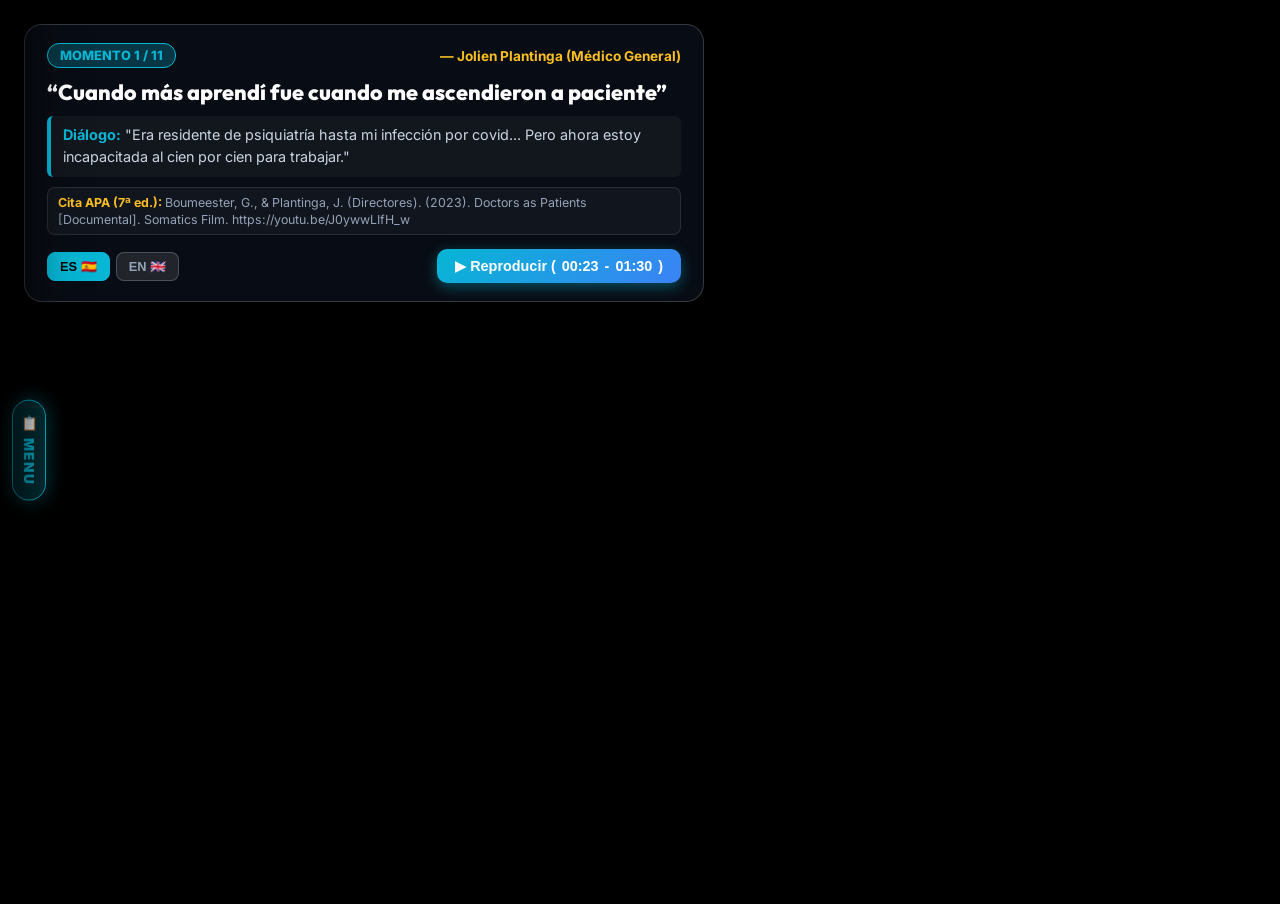
==== index.html @ 1d93ec59 "feat: embed 5 high-impact 3D/conceptual medical illustrations into Infographic Slides (Moments 7-11)" ====
<!DOCTYPE html>
<html lang="es">
<head>
  <meta charset="UTF-8">
  <meta name="viewport" content="width=device-width, initial-scale=1.0">
  <title>Doctors as Patients: Presentación con Ilustraciones e Infografía</title>
  <link rel="preconnect" href="https://fonts.googleapis.com">
  <link rel="preconnect" href="https://fonts.gstatic.com" crossorigin>
  <link href="https://fonts.googleapis.com/css2?family=Inter:wght@400;500;600;700;800&family=Outfit:wght@700;800;900&display=swap" rel="stylesheet">
  <style>
    :root {
      --bg-black: #000000;
      --accent-cyan: #06b6d4;
      --accent-blue: #3b82f6;
      --accent-amber: #fbbf24;
      --accent-red: #ef4444;
      --accent-green: #10b981;
      --accent-purple: #8b5cf6;
      --text-white: #ffffff;
      --text-gray: #94a3b8;
      --glass-bg: rgba(9, 13, 22, 0.94);
      --font-title: 'Outfit', sans-serif;
      --font-body: 'Inter', sans-serif;
    }

    * {
      box-sizing: border-box;
      margin: 0;
      padding: 0;
    }

    html, body {
      width: 100vw;
      height: 100vh;
      background-color: var(--bg-black);
      color: var(--text-white);
      font-family: var(--font-body);
      overflow: hidden;
    }

    .viewport {
      position: relative;
      width: 100vw;
      height: 100vh;
      background: #000;
    }

    /* Video Frame Container */
    .video-frame {
      position: absolute;
      top: 0;
      left: 0;
      width: 100%;
      height: 100%;
      border: none;
      z-index: 10;
      transition: opacity 0.5s ease;
    }

    .video-frame iframe {
      width: 100%;
      height: 100%;
      border: none;
    }

    /* Visual Infographic Slide Frame (For Moments 7-11) */
    .slide-visual-frame {
      position: absolute;
      top: 0;
      left: 0;
      width: 100%;
      height: 100%;
      z-index: 15;
      background: radial-gradient(circle at center, #111827 0%, #030712 100%);
      display: flex;
      flex-direction: column;
      align-items: center;
      justify-content: center;
      padding: 30px;
      opacity: 0;
      visibility: hidden;
      transition: opacity 0.5s ease, visibility 0.5s ease;
    }

    .slide-visual-frame.active {
      opacity: 1;
      visibility: visible;
    }

    .slide-card-hero {
      width: 92vw;
      max-width: 1300px;
      background: rgba(15, 23, 42, 0.88);
      border: 2px solid var(--accent-cyan);
      border-radius: 28px;
      padding: 36px 44px;
      box-shadow: 0 25px 80px rgba(0, 0, 0, 0.95), 0 0 60px rgba(6, 182, 212, 0.35);
      display: flex;
      flex-direction: column;
      gap: 20px;
      backdrop-filter: blur(20px);
      -webkit-backdrop-filter: blur(20px);
      transform: translateY(30px) scale(0.98);
      transition: transform 0.6s cubic-bezier(0.16, 1, 0.3, 1);
    }

    .slide-visual-frame.active .slide-card-hero {
      transform: translateY(0) scale(1);
    }

    .slide-badge-row {
      display: flex;
      align-items: center;
      justify-content: space-between;
    }

    /* Pulsing Alarm Animation */
    @keyframes pulse-alarm {
      0% {
        box-shadow: 0 0 0 0 rgba(239, 68, 68, 0.7);
        transform: scale(1);
      }
      50% {
        box-shadow: 0 0 25px 8px rgba(239, 68, 68, 0.4);
        transform: scale(1.03);
      }
      100% {
        box-shadow: 0 0 0 0 rgba(239, 68, 68, 0.7);
        transform: scale(1);
      }
    }

    .slide-tag {
      background: linear-gradient(135deg, var(--accent-red), #dc2626);
      color: #fff;
      font-size: 0.85rem;
      font-weight: 900;
      padding: 6px 18px;
      border-radius: 20px;
      text-transform: uppercase;
      letter-spacing: 0.08em;
      animation: pulse-alarm 2.5s infinite;
    }

    .slide-source {
      font-size: 0.85rem;
      color: var(--accent-amber);
      font-weight: 700;
    }

    .slide-title-text {
      font-family: var(--font-title);
      font-size: 2.3rem;
      font-weight: 900;
      line-height: 1.25;
      color: #ffffff;
      border-left: 8px solid var(--accent-cyan);
      padding-left: 20px;
      text-shadow: 0 0 25px rgba(6, 182, 212, 0.5);
    }

    /* Split Layout for Illustration Image & Stats */
    .slide-content-split {
      display: grid;
      grid-template-columns: 420px 1fr;
      gap: 24px;
      align-items: center;
    }

    @media (max-width: 1024px) {
      .slide-content-split {
        grid-template-columns: 1fr;
      }
    }

    .slide-illustration-box {
      width: 100%;
      height: 240px;
      border-radius: 20px;
      overflow: hidden;
      border: 2px solid rgba(6, 182, 212, 0.4);
      box-shadow: 0 10px 30px rgba(0, 0, 0, 0.6), 0 0 20px rgba(6, 182, 212, 0.2);
      position: relative;
    }

    .slide-illustration-box img {
      width: 100%;
      height: 100%;
      object-fit: cover;
      transition: transform 0.5s ease;
    }

    .slide-illustration-box:hover img {
      transform: scale(1.05);
    }

    .slide-stats-grid {
      display: grid;
      grid-template-columns: repeat(auto-fit, minmax(240px, 1fr));
      gap: 16px;
    }

    /* Staggered Card Animation */
    @keyframes fadeInUpStagger {
      from {
        opacity: 0;
        transform: translateY(40px);
      }
      to {
        opacity: 1;
        transform: translateY(0);
      }
    }

    .stat-box {
      background: rgba(255, 255, 255, 0.04);
      border: 1px solid rgba(255, 255, 255, 0.12);
      border-radius: 18px;
      padding: 18px 20px;
      display: flex;
      flex-direction: column;
      gap: 6px;
      position: relative;
      overflow: hidden;
      transition: all 0.3s ease;
      animation: fadeInUpStagger 0.6s cubic-bezier(0.16, 1, 0.3, 1) both;
    }

    .stat-box:hover {
      background: rgba(255, 255, 255, 0.08);
      border-color: var(--accent-cyan);
      transform: translateY(-4px);
      box-shadow: 0 12px 30px rgba(6, 182, 212, 0.25);
    }

    /* Animated Stat Number */
    .stat-number {
      font-family: var(--font-title);
      font-size: 2.6rem;
      font-weight: 900;
      color: var(--accent-cyan);
      line-height: 1;
      display: flex;
      align-items: center;
      gap: 4px;
    }

    .stat-number.red {
      color: var(--accent-red);
      text-shadow: 0 0 20px rgba(239, 68, 68, 0.6);
    }

    .stat-number.amber {
      color: var(--accent-amber);
      text-shadow: 0 0 20px rgba(251, 191, 36, 0.6);
    }

    .stat-number.cyan {
      color: var(--accent-cyan);
      text-shadow: 0 0 20px rgba(6, 182, 212, 0.6);
    }

    .stat-number.green {
      color: var(--accent-green);
      text-shadow: 0 0 20px rgba(16, 185, 129, 0.6);
    }

    .stat-label {
      font-size: 1rem;
      font-weight: 800;
      color: #f1f5f9;
      line-height: 1.3;
    }

    .stat-desc {
      font-size: 0.85rem;
      color: #94a3b8;
      line-height: 1.45;
    }

    /* APA Citation Box inside Card Footer */
    .apa-card-footer {
      background: rgba(6, 182, 212, 0.08);
      border: 1px solid rgba(6, 182, 212, 0.25);
      border-radius: 14px;
      padding: 10px 16px;
      font-size: 0.8rem;
      color: #94a3b8;
      line-height: 1.4;
    }

    .apa-card-footer strong {
      color: var(--accent-amber);
    }

    /* Creative Dynamic Energy Gauge Bar (PEM Visualizer) */
    .energy-gauge-container {
      width: 100%;
      height: 10px;
      background: rgba(255, 255, 255, 0.1);
      border-radius: 8px;
      overflow: hidden;
      margin-top: 4px;
      position: relative;
    }

    @keyframes drainEnergy {
      0% {
        width: 100%;
        background: var(--accent-green);
      }
      50% {
        width: 50%;
        background: var(--accent-amber);
      }
      100% {
        width: 15%;
        background: var(--accent-red);
        box-shadow: 0 0 12px var(--accent-red);
      }
    }

    .energy-gauge-bar {
      height: 100%;
      width: 100%;
      border-radius: 8px;
    }

    .slide-visual-frame.active .energy-gauge-bar {
      animation: drainEnergy 3s cubic-bezier(0.4, 0, 0.2, 1) forwards;
    }

    /* Blur Backdrop for Auto-Stop Focus Mode */
    .focus-backdrop {
      position: absolute;
      top: 0;
      left: 0;
      width: 100%;
      height: 100%;
      background: rgba(0, 0, 0, 0.85);
      backdrop-filter: blur(16px);
      -webkit-backdrop-filter: blur(16px);
      z-index: 60;
      opacity: 0;
      visibility: hidden;
      transition: opacity 0.5s ease, visibility 0.5s ease;
    }

    .focus-backdrop.active {
      opacity: 1;
      visibility: visible;
    }

    /* Top-Left Banner Overlay */
    .top-overlay-banner {
      position: absolute;
      top: 24px;
      left: 24px;
      max-width: 680px;
      background: var(--glass-bg);
      backdrop-filter: blur(16px);
      -webkit-backdrop-filter: blur(16px);
      border: 1px solid rgba(255, 255, 255, 0.18);
      border-radius: 18px;
      padding: 18px 22px;
      box-shadow: 0 12px 32px rgba(0, 0, 0, 0.8);
      display: flex;
      flex-direction: column;
      gap: 10px;
      z-index: 50;
      opacity: 1;
      visibility: visible;
      transform: translateY(0);
      transition: opacity 0.5s ease, transform 0.5s ease, visibility 0.5s ease;
    }

    .top-overlay-banner.fade-out-total {
      opacity: 0 !important;
      visibility: hidden !important;
      pointer-events: none !important;
      transform: translateY(-20px) !important;
    }

    .banner-header {
      display: flex;
      align-items: center;
      justify-content: space-between;
      gap: 12px;
    }

    .banner-tag {
      background: rgba(6, 182, 212, 0.25);
      border: 1px solid var(--accent-cyan);
      color: var(--accent-cyan);
      font-size: 0.8rem;
      font-weight: 800;
      padding: 4px 12px;
      border-radius: 12px;
      text-transform: uppercase;
    }

    .banner-speaker {
      font-size: 0.85rem;
      color: var(--accent-amber);
      font-weight: 700;
    }

    .banner-headline {
      font-family: var(--font-title);
      font-size: 1.35rem;
      font-weight: 800;
      line-height: 1.3;
      color: var(--text-white);
    }

    .banner-dialogue {
      font-size: 0.9rem;
      line-height: 1.55;
      color: #cbd5e1;
      border-left: 4px solid var(--accent-cyan);
      background: rgba(255, 255, 255, 0.04);
      border-radius: 6px;
      padding: 8px 12px;
    }

    .banner-dialogue strong {
      color: var(--accent-cyan);
    }

    .banner-apa-box {
      font-size: 0.775rem;
      color: #94a3b8;
      background: rgba(255, 255, 255, 0.04);
      border: 1px solid rgba(255, 255, 255, 0.1);
      border-radius: 8px;
      padding: 6px 10px;
      line-height: 1.4;
    }

    .banner-apa-box strong {
      color: var(--accent-amber);
    }

    .banner-actions {
      display: flex;
      align-items: center;
      justify-content: space-between;
      margin-top: 4px;
      gap: 10px;
    }

    .lang-toggle {
      display: flex;
      gap: 6px;
    }

    .lang-btn {
      background: rgba(255, 255, 255, 0.1);
      border: 1px solid rgba(255, 255, 255, 0.2);
      color: var(--text-gray);
      padding: 6px 12px;
      border-radius: 8px;
      font-size: 0.8rem;
      font-weight: 800;
      cursor: pointer;
    }

    .lang-btn.active {
      background: var(--accent-cyan);
      color: #000;
      border-color: var(--accent-cyan);
    }

    .play-btn {
      background: linear-gradient(135deg, var(--accent-cyan), var(--accent-blue));
      color: #fff;
      border: none;
      padding: 9px 18px;
      border-radius: 10px;
      font-weight: 800;
      font-size: 0.9rem;
      cursor: pointer;
      display: flex;
      align-items: center;
      gap: 6px;
      box-shadow: 0 4px 14px rgba(6, 182, 212, 0.4);
      transition: transform 0.2s ease;
    }

    .play-btn:hover {
      transform: scale(1.04);
    }

    /* MASSIVE PROJECTION CENTER FOCUS SLIDE MODAL */
    .focus-slide-modal {
      position: absolute;
      top: 50%;
      left: 50%;
      transform: translate(-50%, -45%) scale(0.95);
      width: 92vw;
      max-width: 1250px;
      background: rgba(10, 15, 26, 0.96);
      border: 3px solid var(--accent-cyan);
      border-radius: 32px;
      padding: 44px 52px;
      box-shadow: 0 25px 80px rgba(0, 0, 0, 0.95), 0 0 60px rgba(6, 182, 212, 0.6);
      z-index: 70;
      opacity: 0;
      visibility: hidden;
      transition: all 0.5s cubic-bezier(0.34, 1.56, 0.64, 1);
      display: flex;
      flex-direction: column;
      gap: 20px;
    }

    .focus-slide-modal.active {
      opacity: 1;
      visibility: visible;
      transform: translate(-50%, -50%) scale(1);
    }

    .focus-badge {
      display: inline-flex;
      align-items: center;
      gap: 10px;
      background: linear-gradient(135deg, var(--accent-amber), #f59e0b);
      color: #000;
      padding: 8px 20px;
      border-radius: 24px;
      font-size: 1rem;
      font-weight: 900;
      text-transform: uppercase;
      letter-spacing: 0.08em;
      align-self: flex-start;
      box-shadow: 0 0 20px rgba(251, 191, 36, 0.5);
    }

    .focus-headline {
      font-family: var(--font-title);
      font-size: 2.6rem;
      font-weight: 900;
      line-height: 1.25;
      color: #ffffff;
      text-shadow: 0 0 30px rgba(6, 182, 212, 0.9), 0 0 60px rgba(6, 182, 212, 0.5);
      border-left: 8px solid var(--accent-cyan);
      padding-left: 24px;
    }

    .focus-speaker {
      font-size: 1.3rem;
      color: var(--accent-amber);
      font-weight: 800;
      letter-spacing: 0.02em;
    }

    .focus-dialogue {
      background: rgba(6, 182, 212, 0.12);
      border: 2px solid rgba(6, 182, 212, 0.35);
      padding: 20px 24px;
      border-radius: 18px;
      font-size: 1.25rem;
      line-height: 1.6;
      color: #f8fafc;
    }

    .focus-dialogue strong {
      color: var(--accent-cyan);
      font-weight: 800;
    }

    .focus-apa-citation {
      background: rgba(255, 255, 255, 0.05);
      border: 1px solid rgba(255, 255, 255, 0.15);
      padding: 12px 18px;
      border-radius: 12px;
      font-size: 0.875rem;
      color: #cbd5e1;
      line-height: 1.45;
    }

    .focus-apa-citation strong {
      color: var(--accent-amber);
    }

    .focus-actions {
      display: flex;
      align-items: center;
      justify-content: space-between;
      margin-top: 10px;
      flex-wrap: wrap;
      gap: 16px;
    }

    .replay-btn {
      background: rgba(255, 255, 255, 0.12);
      border: 2px solid rgba(255, 255, 255, 0.25);
      color: #fff;
      padding: 14px 28px;
      border-radius: 16px;
      font-weight: 800;
      font-size: 1.1rem;
      cursor: pointer;
      display: flex;
      align-items: center;
      gap: 10px;
    }

    .next-moment-btn {
      background: linear-gradient(135deg, var(--accent-cyan), var(--accent-blue));
      color: #fff;
      border: none;
      padding: 16px 36px;
      border-radius: 16px;
      font-weight: 900;
      font-size: 1.2rem;
      cursor: pointer;
      display: flex;
      align-items: center;
      gap: 12px;
      box-shadow: 0 6px 30px rgba(6, 182, 212, 0.6);
    }

    /* LEFT SIDEBAR TRIGGER ZONE */
    .sidebar-trigger-zone {
      position: absolute;
      top: 0;
      left: 0;
      width: 60px;
      height: 100vh;
      z-index: 90;
    }

    .sidebar-peek-hint {
      position: absolute;
      top: 50%;
      left: 12px;
      transform: translateY(-50%);
      background: rgba(6, 182, 212, 0.25);
      border: 1px solid var(--accent-cyan);
      color: var(--accent-cyan);
      padding: 14px 8px;
      border-radius: 24px;
      writing-mode: vertical-rl;
      text-orientation: mixed;
      font-size: 0.85rem;
      font-weight: 900;
      letter-spacing: 0.12em;
      text-transform: uppercase;
      box-shadow: 0 0 20px rgba(6, 182, 212, 0.4);
      pointer-events: none;
      transition: opacity 0.3s ease;
    }

    /* LEFT DESPLEGABLE SIDEBAR */
    .left-sidebar {
      position: absolute;
      top: 0;
      left: 0;
      width: 380px;
      height: 100vh;
      background: rgba(7, 10, 18, 0.96);
      backdrop-filter: blur(24px);
      -webkit-backdrop-filter: blur(24px);
      border-right: 2px solid rgba(255, 255, 255, 0.18);
      box-shadow: 20px 0 50px rgba(0, 0, 0, 0.9);
      z-index: 100;
      padding: 28px 24px;
      display: flex;
      flex-direction: column;
      gap: 20px;
      transform: translateX(-100%);
      transition: transform 0.4s cubic-bezier(0.16, 1, 0.3, 1);
    }

    .sidebar-trigger-zone:hover + .left-sidebar,
    .left-sidebar:hover,
    .left-sidebar.open {
      transform: translateX(0);
    }

    .sidebar-header {
      display: flex;
      align-items: center;
      justify-content: space-between;
      border-bottom: 1px solid rgba(255, 255, 255, 0.15);
      padding-bottom: 16px;
    }

    .sidebar-title {
      font-family: var(--font-title);
      font-size: 1.3rem;
      font-weight: 900;
      color: var(--text-white);
      display: flex;
      align-items: center;
      gap: 10px;
    }

    .sidebar-close-btn {
      background: rgba(255, 255, 255, 0.12);
      border: none;
      color: var(--text-gray);
      width: 34px;
      height: 34px;
      border-radius: 50%;
      font-size: 1.1rem;
      font-weight: 700;
      cursor: pointer;
      display: flex;
      align-items: center;
      justify-content: center;
    }

    .sidebar-close-btn:hover {
      background: rgba(255, 255, 255, 0.25);
      color: #fff;
    }

    .sidebar-moments-list {
      display: flex;
      flex-direction: column;
      gap: 10px;
      flex: 1;
      overflow-y: auto;
    }

    .sidebar-moment-item {
      background: rgba(255, 255, 255, 0.05);
      border: 1px solid rgba(255, 255, 255, 0.1);
      border-radius: 14px;
      padding: 14px 16px;
      cursor: pointer;
      transition: all 0.2s ease;
      display: flex;
      flex-direction: column;
      gap: 6px;
    }

    .sidebar-moment-item:hover {
      background: rgba(255, 255, 255, 0.1);
      border-color: rgba(255, 255, 255, 0.25);
    }

    .sidebar-moment-item.active {
      background: linear-gradient(135deg, rgba(6, 182, 212, 0.25), rgba(59, 130, 246, 0.25));
      border-color: var(--accent-cyan);
      box-shadow: 0 0 20px rgba(6, 182, 212, 0.3);
    }

    .sidebar-moment-item.is-infographic {
      border-color: rgba(139, 92, 246, 0.4);
    }

    .sidebar-moment-item.is-infographic.active {
      background: linear-gradient(135deg, rgba(139, 92, 246, 0.3), rgba(236, 72, 153, 0.3));
      border-color: #ec4899;
      box-shadow: 0 0 20px rgba(236, 72, 153, 0.4);
    }

    .item-top-row {
      display: flex;
      align-items: center;
      justify-content: space-between;
    }

    .item-id-badge {
      font-size: 0.8rem;
      font-weight: 900;
      color: var(--accent-cyan);
      background: rgba(6, 182, 212, 0.2);
      padding: 3px 10px;
      border-radius: 8px;
    }

    .item-id-badge.info-badge-tag {
      color: #ec4899;
      background: rgba(236, 72, 153, 0.2);
    }

    .sidebar-moment-item.active .item-id-badge {
      background: var(--accent-cyan);
      color: #000;
    }

    .sidebar-moment-item.active .item-id-badge.info-badge-tag {
      background: #ec4899;
      color: #fff;
    }

    .item-time {
      font-size: 0.8rem;
      color: var(--text-gray);
      font-weight: 700;
    }

    .item-title {
      font-size: 0.925rem;
      font-weight: 700;
      color: #f1f5f9;
      line-height: 1.35;
      overflow: hidden;
      text-overflow: ellipsis;
      display: -webkit-box;
      -webkit-line-clamp: 2;
      -webkit-box-orient: vertical;
    }

    .sidebar-footer-controls {
      display: flex;
      gap: 10px;
      padding-top: 16px;
      border-top: 1px solid rgba(255, 255, 255, 0.15);
    }

    .sidebar-nav-btn {
      flex: 1;
      background: rgba(255, 255, 255, 0.12);
      border: 1px solid rgba(255, 255, 255, 0.2);
      color: #fff;
      padding: 12px;
      border-radius: 12px;
      font-weight: 800;
      font-size: 0.9rem;
      cursor: pointer;
      text-align: center;
    }

    .sidebar-nav-btn:disabled {
      opacity: 0.3;
      cursor: not-allowed;
    }
  </style>
</head>
<body>

  <div class="viewport">
    <!-- Video Player Frame (Moments 1-6) -->
    <div class="video-frame" id="video-frame">
      <iframe id="youtube-player" src="https://www.youtube-nocookie.com/embed/J0ywwLIfH_w?enablejsapi=1&rel=0&start=23&cc_load_policy=1" allow="accelerometer; autoplay; clipboard-write; encrypted-media; gyroscope; picture-in-picture" allowfullscreen></iframe>
    </div>

    <!-- Visual Infographic Slide Frame (Moments 7-11) -->
    <div class="slide-visual-frame" id="slide-visual-frame">
      <div class="slide-card-hero">
        <div class="slide-badge-row">
          <span class="slide-tag" id="slide-tag">🚨 DATO ALARMANTE 1</span>
          <span class="slide-source" id="slide-source">Fuente: Mayo Clinic Proceedings (2023) & Bateman Horne Center (2025)</span>
        </div>

        <h2 class="slide-title-text" id="slide-title-text">
          La Epidemia Silenciosa: Incapacidad Severa y Confinamiento
        </h2>

        <!-- Creative Interactive Gauge Bar for PEM / Energy -->
        <div id="gauge-wrapper" style="display:none; flex-direction:column; gap:4px;">
          <div style="display:flex; justify-content:space-between; font-size:0.85rem; font-weight:800; color:var(--accent-red);">
            <span>⚡ Nivel de Energía Mitocondrial (Post-Esfuerzo Mínimo)</span>
            <span id="gauge-percent-text">100% ➔ 15% (COLAPSO)</span>
          </div>
          <div class="energy-gauge-container">
            <div class="energy-gauge-bar"></div>
          </div>
        </div>

        <!-- Split Content Layout with Generated Illustration & Animated Stats Grid -->
        <div class="slide-content-split">
          <div class="slide-illustration-box">
            <img id="slide-illustration-img" src="images/moment_7.jpg" alt="Ilustración Médica">
          </div>
          <div class="slide-stats-grid" id="slide-stats-grid">
            <!-- Dynamic animated stats injected here -->
          </div>
        </div>

        <!-- APA Citation Box at Slide Card Footer -->
        <div class="apa-card-footer" id="apa-card-footer">
          <strong>Cita APA (7ª ed.):</strong> <span id="slide-apa-text">Hoppers, M., Yellman, B., & Bateman, L. (2025). Clinical Care Guide: Managing ME/CFS, Long COVID, and Infection-Associated Chronic Conditions (IACCs). Bateman Horne Center.</span>
        </div>
      </div>
    </div>

    <!-- Video Blur Backdrop -->
    <div class="focus-backdrop" id="focus-backdrop"></div>

    <!-- LEFT TRIGGER ZONE -->
    <div class="sidebar-trigger-zone">
      <div class="sidebar-peek-hint">📋 Menu</div>
    </div>

    <!-- LEFT DESPLEGABLE SIDEBAR -->
    <aside class="left-sidebar" id="left-sidebar">
      <div class="sidebar-header">
        <div class="sidebar-title">
          🎬 Índice de la Presentación
        </div>
        <button class="sidebar-close-btn" onclick="toggleSidebar(false)">✕</button>
      </div>

      <div class="sidebar-moments-list" id="sidebar-moments-list">
        <!-- Generated dynamically -->
      </div>

      <div class="sidebar-footer-controls">
        <button id="side-prev-btn" class="sidebar-nav-btn" onclick="prevSlide()">‹ Anterior</button>
        <button id="side-next-btn" class="sidebar-nav-btn" onclick="nextSlide()">Siguiente ›</button>
      </div>
    </aside>

    <!-- Top-Left Overlay Banner -->
    <div class="top-overlay-banner" id="overlay-banner">
      <div class="banner-header">
        <span class="banner-tag" id="banner-tag">Momento 1 / 11</span>
        <span class="banner-speaker" id="banner-speaker">— Jolien Plantinga (Médico General)</span>
      </div>

      <h2 class="banner-headline" id="banner-headline">
        “Cuando más aprendí fue cuando me ascendieron a paciente”
      </h2>

      <div class="banner-dialogue" id="banner-dialogue">
        <strong>Diálogo:</strong> "Era residente de psiquiatría hasta mi infección por covid... Pero ahora estoy incapacitada al cien por cien para trabajar."
      </div>

      <div class="banner-apa-box" id="banner-apa-box">
        <strong>Cita APA (7ª ed.):</strong> <span id="banner-apa-text">Boumeester, G., & Plantinga, J. (Directores). (2023). Doctors as Patients [Documental]. Somatics Film. https://youtu.be/J0ywwLIfH_w</span>
      </div>

      <div class="banner-actions">
        <div class="lang-toggle">
          <button id="lang-es-btn" class="lang-btn active" onclick="setLang('es')">ES 🇪🇸</button>
          <button id="lang-en-btn" class="lang-btn" onclick="setLang('en')">EN 🇬🇧</button>
        </div>

        <button id="main-play-btn" class="play-btn" onclick="playFragment()">
          ▶ Reproducir (<span id="start-time">00:23</span> - <span id="end-time">01:30</span>)
        </button>
      </div>
    </div>

    <!-- MASSIVE PROJECTION CENTER FOCUS SLIDE MODAL -->
    <div class="focus-slide-modal" id="focus-slide-modal">
      <span class="focus-badge" id="focus-badge">✨ CITA CLAVE DEL MOMENTO <span id="focus-moment-id">1</span></span>
      <h2 class="focus-headline" id="focus-headline">
        “Cuando más aprendí fue cuando me ascendieron a paciente”
      </h2>
      <p class="focus-speaker" id="focus-speaker">— Jolien Plantinga & Gitte Boumeester</p>
      <div class="focus-dialogue" id="focus-dialogue">
        <strong>Diálogo Destacado:</strong> "Era residente de psiquiatría hasta mi infección por covid. Me faltaba un año para convertirme en psiquiatra. Pero ahora estoy incapacitada al 100% para trabajar."
      </div>
      <div class="focus-apa-citation" id="focus-apa-citation">
        <strong>Cita Académica APA (7ª ed.):</strong> <span id="modal-apa-text">Boumeester, G., & Plantinga, J. (Directores). (2023). Doctors as Patients: The Unseen Struggle of Long COVID & ME/CFS [Documental]. Somatics Film Production. https://youtu.be/J0ywwLIfH_w</span>
      </div>
      <div class="focus-actions">
        <button class="replay-btn" id="replay-btn" onclick="replayCurrentClip()">
          ↺ Repetir Fragmento
        </button>
        <button class="next-moment-btn" onclick="goToNextMoment()">
          Siguiente Diapositiva ➔
        </button>
      </div>
    </div>
  </div>

  <script src="https://www.youtube.com/iframe_api"></script>
  <script>
    const slidesData = [
      // MOMENTOS DEL DOCUMENTAL (1 a 6) CON CITAS APA 7ª ED.
      {
        id: 1,
        type: 'video',
        startTimeStr: "00:23",
        endTimeStr: "01:30",
        startSeconds: 23,
        endSeconds: 90,
        headline: "“Cuando más aprendí fue cuando me ascendieron a paciente”",
        speaker: "— Jolien Plantinga & Gitte Boumeester",
        dialogueES: "Era residente de psiquiatría hasta mi infección por covid. Me faltaba un año para convertirme en psiquiatra. Pero ahora estoy incapacitada al 100% para trabajar.",
        dialogueEN: "I was a psychiatry resident until my COVID infection. I had another year to become a psychiatrist. But now I am 100% unfit for work.",
        apaCitation: "Boumeester, G., & Plantinga, J. (Directores). (2023). Doctors as Patients: The Unseen Struggle of Long COVID & ME/CFS [Documental]. Somatics Film Production. https://youtu.be/J0ywwLIfH_w"
      },
      {
        id: 2,
        type: 'video',
        startTimeStr: "04:28",
        endTimeStr: "06:10",
        startSeconds: 268,
        endSeconds: 370,
        headline: "“Mi única actividad del día es bajar de la cama de arriba a la cama de abajo”",
        speaker: "— Jolien Plantinga & Peter Hulshof",
        dialogueES: "¿Cómo es su día ahora como paciente? Mi día es ir de mi cama de arriba a la cama de abajo. Esa es en realidad mi única actividad del día.",
        dialogueEN: "What is your day like now as a patient? My day is going from my bed upstairs to the bed downstairs. That is actually my only activity of the day.",
        apaCitation: "Boumeester, G., & Plantinga, J. (Directores). (2023). Doctors as Patients [Documental; Módulo Severidad]. Somatics Film Production. https://youtu.be/J0ywwLIfH_w?t=268"
      },
      {
        id: 3,
        type: 'video',
        startTimeStr: "12:31",
        endTimeStr: "14:30",
        startSeconds: 751,
        endSeconds: 870,
        headline: "“Yo misma como médico tenía prejuicios... no quería ser ese tipo de paciente”",
        speaker: "— Jolien Plantinga (Médico General)",
        dialogueES: "Tenía los prejuicios que tienen muchos médicos... pensaba que los pacientes de fatiga crónica se inventaban la enfermedad. Hasta que vi a enfermos graves encamados en cuartos oscuros.",
        dialogueEN: "I had the prejudices that many doctors have... I thought chronic fatigue patients were making it up. Until I experienced it and saw severely ill patients bedridden in dark rooms.",
        apaCitation: "Boumeester, G., & Plantinga, J. (Directores). (2023). Doctors as Patients [Documental; Sesgo Médico]. Somatics Film Production. https://youtu.be/J0ywwLIfH_w?t=751"
      },
      {
        id: 4,
        type: 'video',
        startTimeStr: "16:52",
        endTimeStr: "18:00",
        startSeconds: 1012,
        endSeconds: 1080,
        headline: "“10 minutos en la consulta no ven cómo descarrila completamente tu vida al volver a casa”",
        speaker: "— Laura (Nefróloga) & Jolien Plantinga",
        dialogueES: "Con sólo ver al paciente una vez 10 minutos en la consulta, los médicos no se dan cuenta cómo descarrila completamente su vida al volver a casa.",
        dialogueEN: "Just seeing a patient once for 10 minutes in the clinic, doctors don't realize how someone's life is completely derailed when they go back home.",
        apaCitation: "Boumeester, G., & Plantinga, J. (Directores). (2023). Doctors as Patients [Documental; Consulta Clínica]. Somatics Film Production. https://youtu.be/J0ywwLIfH_w?t=1012"
      },
      {
        id: 5,
        type: 'video',
        startTimeStr: "41:01",
        endTimeStr: "42:00",
        startSeconds: 2461,
        endSeconds: 2520,
        headline: "“Siempre me enorgullecí de ser médico, pero ver miles de enfermos ignorados me da vergüenza”",
        speaker: "— Gitte Boumeester & Laura",
        dialogueES: "Siempre me enorgullecí de ser médico. Pensaba que los médicos hacían todo lo posible. Pero ahora veo a miles de personas enfermas en sus casas, abandonadas, y me da una profunda vergüenza.",
        dialogueEN: "I was always proud to be a doctor. I thought doctors did everything possible. But now I see thousands of sick people in their homes, abandoned, and it fills me with shame.",
        apaCitation: "Boumeester, G., & Plantinga, J. (Directores). (2023). Doctors as Patients [Documental; Abandono Médico]. Somatics Film Production. https://youtu.be/J0ywwLIfH_w?t=2461"
      },
      {
        id: 6,
        type: 'video',
        startTimeStr: "52:59",
        endTimeStr: "55:51",
        startSeconds: 3179,
        endSeconds: 3351,
        headline: "“Los pacientes vienen diciendo la verdad desde 1990: es hora de empezar a escucharlos”",
        speaker: "— Médico Evaluador de la Seguridad Social (GMD)",
        dialogueES: "Cuando trabajaba como médico de aseguradora, pensaba que estos pacientes solo estaban cansados. Los pacientes dicen la verdad desde 1990. Es hora de escuchar atentamente a los pacientes.",
        dialogueEN: "When I worked as an insurance doctor, I thought these patients were just tired. Patients have been telling the truth since 1990. It is time to listen carefully to patients.",
        apaCitation: "Boumeester, G., & Plantinga, J. (Directores). (2023). Doctors as Patients [Documental; Testimonio de Escucha]. Somatics Film Production. https://youtu.be/J0ywwLIfH_w?t=3179"
      },

      // SECCIÓN INFOGRÁFICA DE IMPACTO ALARMANTE CON ILUSTRACIONES Y CITAS APA 7ª ED. (Momento 7 a 11)
      {
        id: 7,
        type: 'infographic',
        illustrationImg: "images/moment_7.jpg",
        tag: "🚨 DATO ALARMANTE #1: LA EPIDEMIA SILENCIOSA",
        headline: "🚨 Incapacidad Masiva: Más del 75% no puede volver a trabajar",
        speaker: "— Síntesis Científica (Bateman Horne Center 2025)",
        dialogueES: "La Encefalomielitis Miálgica (EM/SFC) y el COVID Persistente destruyen la vida productiva. Más del 75% queda incapacitado para trabajar y el 25% queda postrado en cama sin poder salir de habitaciones oscuras.",
        dialogueEN: "ME/CFS and Long COVID destroy productive life. Over 75% become unable to work full-time, and 25% remain bedridden in dark rooms unable to tolerate light or sound.",
        apaCitation: "Hoppers, M., Yellman, B., Bateman, L., Khan, Z., Haddad, M., Powers, C., Mooney, A., & Ruschioni, T. (2025). Clinical Care Guide: Managing ME/CFS, Long COVID, and Infection-Associated Chronic Conditions (IACCs) (1ª ed., pp. 6–12). Bateman Horne Center.",
        stats: [
          { targetVal: 75, prefix: "> ", suffix: "%", label: "Incapacidad Laboral", desc: "Pérdida total o severa de la capacidad de mantener un empleo o estudio.", color: "red" },
          { targetVal: 25, prefix: "", suffix: "%", label: "Enfermedad Severa", desc: "Confinados permanentemente en cama o sillas de ruedas en cuartos oscuros.", color: "red" },
          { targetVal: 67, prefix: "", suffix: " Mil M$", label: "Impacto Económico", desc: "Costo económico anual estimado por pérdida de productividad y salud.", color: "amber" }
        ]
      },
      {
        id: 8,
        type: 'infographic',
        illustrationImg: "images/moment_8.jpg",
        tag: "⚠️ DATO ALARMANTE #2: EL PELIGRO DEL EJERCICIO",
        headline: "⚠️ El Error Médico Común: El Ejercicio Gradual (GET) empeora al 80-90%",
        speaker: "— Advertencia Internacional (CDC, NICE & Mayo Clinic 2023)",
        dialogueES: "Prescribir ejercicio a estos pacientes empeora gravemente su condición. El 80-90% sufre recaídas destructivas. El CDC y la OMS han CONTRAINDICADO formalmente el ejercicio gradual (GET).",
        dialogueEN: "Prescribing exercise to these patients causes severe physical harm. 80-90% experience catastrophic relapses. CDC and WHO have formally CONTRAINDICATED Graded Exercise Therapy (GET).",
        apaCitation: "National Institute for Health and Care Excellence. (2021). Myalgic encephalomyelitis (or encephalopathy)/chronic fatigue syndrome: Diagnosis and management (NICE Guideline NG206). https://www.nice.org.uk/guidance/ng206 ; Grach, S. L., Seltzer, J., Chon, T. Y., & Ganesh, R. (2023). Mayo Clinic Proceedings, 98(10), 1544–1552.",
        stats: [
          { targetVal: 90, prefix: "", suffix: "%", label: "Recaída por Ejercicio", desc: "El ejercicio gradual (GET) destruye la capacidad celular y causa daño permanente.", color: "red" },
          { textDisplay: "PROHIBIDO", label: "GET Contraindicado", desc: "Retirado de todas las guías médicas internacionales oficiales por peligro biológico.", color: "amber" },
          { textDisplay: "PACING", label: "Regla Dorada", desc: "Gestión estricta de energía dentro del Sobre Energético para evitar colapsos.", color: "cyan" }
        ]
      },
      {
        id: 9,
        type: 'infographic',
        illustrationImg: "images/moment_9.jpg",
        tag: "⏱️ DATO ALARMANTE #3: LA TRAGEDIA DEL DIAGNÓSTICO",
        headline: "⏱️ 3 a 5 Años de Espera y el 84% Vive Sin Diagnóstico",
        speaker: "— Impacto en la Salud Pública (IOM/NAM & Mayo Clinic 2023)",
        dialogueES: "Los pacientes tardan entre 3 y 5 años en ser diagnosticados correctamente. Más del 84% de las personas que sufren esta enfermedad jamás reciben una etiqueta médica precisa y son ignorados.",
        dialogueEN: "Patients wait between 3 and 5 years to receive an accurate diagnosis. More than 84% of affected individuals remain undiagnosed and neglected.",
        apaCitation: "Institute of Medicine Committee on the Diagnostic Criteria for Myalgic Encephalomyelitis/Chronic Fatigue Syndrome. (2015). Beyond myalgic encephalomyelitis/chronic fatigue syndrome: Redefining an illness. The National Academies Press. https://doi.org/10.17226/19012",
        stats: [
          { targetVal: 5, prefix: "3 a ", suffix: " Años", label: "Años de Demora", desc: "Tiempo medio que tarda un paciente en ser escuchado y diagnosticado.", color: "amber" },
          { targetVal: 84, prefix: "> ", suffix: "%", label: "Sin Diagnóstico", desc: "Viven etiquetados erróneamente con ansiedad o depresión sin ayuda real.", color: "red" },
          { targetVal: 9, prefix: "", suffix: " de 10", label: "Desinformación", desc: "Médicos de atención primaria no han recibido formación sobre EM/SFC en su carrera.", color: "amber" }
        ]
      },
      {
        id: 10,
        type: 'infographic',
        illustrationImg: "images/moment_10.jpg",
        showGauge: true,
        tag: "💥 DATO ALARMANTE #4: EL SÍNTOMA PATOGNOMÓNICO",
        headline: "💥 Malestar Pospesfuerzo (PEM): El Colapso Retrasado (24-48h)",
        speaker: "— Fisiopatología Biológica (Bateman Horne Center 2025)",
        dialogueES: "El PEM no es cansancio común. Una caminata de 10 minutos o ducharse provoca un colapso celular retrasado a las 24-48 horas, dejando al paciente postrado durante días o semanas.",
        dialogueEN: "PEM is not ordinary tiredness. A 10-minute walk or taking a shower triggers delayed cellular breakdown 24-48 hours later, causing multi-week crashes.",
        apaCitation: "Hoppers, M., Yellman, B., & Bateman, L. (2025). Post-Exertional Malaise (PEM) clinical assessment and management framework (Cap. 4, pp. 13–17). Bateman Horne Center.",
        stats: [
          { targetVal: 48, prefix: "24-", suffix: " horas", label: "Inicio Retrasado", desc: "El colapso inmune y mitocondrial ocurre días después del esfuerzo mínimo.", color: "amber" },
          { textDisplay: "ATP ⬇", label: "Fallo Mitocondrial", desc: "Colapso documentado en la producción de energía celular a nivel mitocondrial.", color: "red" },
          { targetVal: 100, prefix: "", suffix: "%", label: "Sensibilidad Orgánica", desc: "Ducharse o hablar por teléfono agota el combustible metabólico por semanas.", color: "red" }
        ]
      },
      {
        id: 11,
        type: 'infographic',
        illustrationImg: "images/moment_11.jpg",
        tag: "🔬 DATO CIENTÍFICO #5: BIOLOGÍA VS. MITO",
        headline: "🔬 Evidencia Biológica Comprobada: Neuroinflamación y Disautonomía",
        speaker: "— Consenso Científico Multidisciplinario (Mayo Clinic & BHC 2025)",
        dialogueES: "Estudios científicos avanzados demuestran neuroinflamación en el tronco cerebral, hipoperfusión cerebral (POTS/Intolerancia Ortostática) y disfunción inmune. ¡No es psicológico!",
        dialogueEN: "Advanced scientific studies demonstrate brainstem neuroinflammation, cerebral hypoperfusion (POTS/Orthostatic Intolerance), and immune dysfunction. It is NOT psychological!",
        apaCitation: "Grach, S. L., Seltzer, J., Chon, T. Y., & Ganesh, R. (2023). Diagnosis and management of myalgic encephalomyelitis/chronic fatigue syndrome. Mayo Clinic Proceedings, 98(10), 1548–1550. https://doi.org/10.1016/j.mayocp.2023.07.032",
        stats: [
          { textDisplay: "POTS", label: "Disfunción Autonómica", desc: "Aumento anormal de la frecuencia cardíaca al ponerse de pie por falta de flujo cerebral.", color: "cyan" },
          { textDisplay: "MCAS", label: "Activación Mastocitaria", desc: "Reacciones inmunes e inflamación descontrolada en múltiples órganos.", color: "cyan" },
          { textDisplay: "LDN", label: "Tratamiento Neuroinmune", desc: "Uso de Naltrexona a Dosis Bajas y Piridostigmina para reducir la neuroinflamación.", color: "green" }
        ]
      }
    ];

    let currentIndex = 0;
    let player = null;
    let currentLang = 'es';
    let checkIntervalTimer = null;
    let isPlayerReady = false;

    function onYouTubeIframeAPIReady() {
      player = new YT.Player('youtube-player', {
        events: {
          'onReady': onPlayerReady,
          'onStateChange': onPlayerStateChange
        }
      });
    }

    function onPlayerReady(event) {
      isPlayerReady = true;
      updateSlide(0);
      startAutoStopCheck();
    }

    function onPlayerStateChange(event) {
      const banner = document.getElementById('overlay-banner');
      if (event.data === YT.PlayerState.PLAYING) {
        banner.classList.add('fade-out-total');
        hideFocusSlide();
      } else if (event.data === YT.PlayerState.PAUSED) {
        if (!document.getElementById('focus-slide-modal').classList.contains('active')) {
          banner.classList.remove('fade-out-total');
        }
      }
    }

    function startAutoStopCheck() {
      if (checkIntervalTimer) clearInterval(checkIntervalTimer);
      checkIntervalTimer = setInterval(() => {
        const item = slidesData[currentIndex];
        if (item.type === 'video' && isPlayerReady && player && typeof player.getPlayerState === 'function') {
          if (player.getPlayerState() === YT.PlayerState.PLAYING) {
            const currentTime = player.getCurrentTime();
            const targetEnd = item.endSeconds;
            if (currentTime >= targetEnd) {
              player.pauseVideo();
              showFocusSlide();
            }
          }
        }
      }, 250);
    }

    function showFocusSlide() {
      const banner = document.getElementById('overlay-banner');
      banner.classList.add('fade-out-total');

      const item = slidesData[currentIndex];
      document.getElementById('focus-moment-id').textContent = item.id;
      document.getElementById('focus-headline').textContent = item.headline;
      document.getElementById('focus-speaker').textContent = item.speaker;
      
      const dialogueText = currentLang === 'es' ? item.dialogueES : item.dialogueEN;
      document.getElementById('focus-dialogue').innerHTML = `<strong>${item.type === 'video' ? 'Diálogo Destacado' : 'Síntesis Científica'}:</strong> "${dialogueText}"`;

      document.getElementById('modal-apa-text').textContent = item.apaCitation;

      document.getElementById('focus-backdrop').classList.add('active');
      document.getElementById('focus-slide-modal').classList.add('active');

      if (item.type === 'infographic') {
        document.getElementById('replay-btn').style.display = 'none';
        document.getElementById('focus-badge').textContent = `📊 INFOGRAFÍA DE IMPACTO #${item.id - 6}`;
      } else {
        document.getElementById('replay-btn').style.display = 'flex';
        document.getElementById('focus-badge').innerHTML = `✨ CITA CLAVE DEL MOMENTO <span id="focus-moment-id">${item.id}</span>`;
      }
    }

    function hideFocusSlide() {
      document.getElementById('focus-backdrop').classList.remove('active');
      document.getElementById('focus-slide-modal').classList.remove('active');
    }

    function replayCurrentClip() {
      hideFocusSlide();
      playFragment();
    }

    function goToNextMoment() {
      hideFocusSlide();
      if (currentIndex < slidesData.length - 1) {
        updateSlide(currentIndex + 1);
        const nextItem = slidesData[currentIndex];
        if (nextItem.type === 'video') {
          playFragment();
        } else {
          showFocusSlide();
        }
      } else {
        updateSlide(0);
        playFragment();
      }
    }

    function toggleSidebar(forceOpen) {
      const sidebar = document.getElementById('left-sidebar');
      if (forceOpen !== undefined) {
        if (forceOpen) sidebar.classList.add('open');
        else sidebar.classList.remove('open');
      } else {
        sidebar.classList.toggle('open');
      }
    }

    /* CREATIVE COUNT-UP ANIMATION FOR NUMBERS */
    function animateStatNumbers() {
      const numberEls = document.querySelectorAll('.animated-num');
      numberEls.forEach(el => {
        const target = parseInt(el.getAttribute('data-target'));
        const prefix = el.getAttribute('data-prefix') || '';
        const suffix = el.getAttribute('data-suffix') || '';
        
        if (isNaN(target)) return;
        
        let start = 0;
        const duration = 1500;
        const startTime = performance.now();

        function step(now) {
          const elapsed = now - startTime;
          const progress = Math.min(elapsed / duration, 1);
          // Ease Out Quad
          const easeProgress = progress * (2 - progress);
          const current = Math.floor(easeProgress * target);
          el.textContent = `${prefix}${current}${suffix}`;
          if (progress < 1) {
            requestAnimationFrame(step);
          } else {
            el.textContent = `${prefix}${target}${suffix}`;
          }
        }
        requestAnimationFrame(step);
      });
    }

    function updateSlide(index) {
      if (index < 0 || index >= slidesData.length) return;
      currentIndex = index;
      const item = slidesData[currentIndex];

      hideFocusSlide();
      const banner = document.getElementById('overlay-banner');
      banner.classList.remove('fade-out-total');

      document.getElementById('banner-tag').textContent = `${item.type === 'video' ? 'Momento' : 'Infografía'} ${item.id} / ${slidesData.length}`;
      document.getElementById('banner-speaker').textContent = item.speaker;
      document.getElementById('banner-headline').textContent = item.headline;
      document.getElementById('start-time').textContent = item.startTimeStr || "INFO";
      document.getElementById('end-time').textContent = item.endTimeStr || "SLIDE";

      // Update APA Citation Box in Banner & Card
      document.getElementById('banner-apa-text').textContent = item.apaCitation;
      document.getElementById('slide-apa-text').textContent = item.apaCitation;

      if (item.type === 'video') {
        document.getElementById('video-frame').style.opacity = '1';
        document.getElementById('video-frame').style.pointerEvents = 'auto';
        document.getElementById('slide-visual-frame').classList.remove('active');
        document.getElementById('main-play-btn').style.display = 'flex';

        if (isPlayerReady && player && typeof player.seekTo === 'function') {
          player.seekTo(item.startSeconds, true);
        }
      } else {
        // INFOGRAPHIC SLIDE MODE (Moments 7-11)
        if (isPlayerReady && player && typeof player.pauseVideo === 'function') {
          player.pauseVideo();
        }
        document.getElementById('video-frame').style.opacity = '0';
        document.getElementById('video-frame').style.pointerEvents = 'none';
        
        const visualFrame = document.getElementById('slide-visual-frame');
        visualFrame.classList.remove('active');
        // Trigger CSS reflow to re-run animations
        void visualFrame.offsetWidth;
        visualFrame.classList.add('active');

        document.getElementById('main-play-btn').style.display = 'none';

        // Update Infographic Visual Card & Generated Illustration
        document.getElementById('slide-tag').textContent = item.tag;
        document.getElementById('slide-title-text').textContent = item.headline;
        document.getElementById('slide-illustration-img').src = item.illustrationImg;
        
        // Show energy gauge bar for PEM (Moment 10)
        const gaugeWrapper = document.getElementById('gauge-wrapper');
        if (item.showGauge) {
          gaugeWrapper.style.display = 'flex';
        } else {
          gaugeWrapper.style.display = 'none';
        }

        const statsGrid = document.getElementById('slide-stats-grid');
        statsGrid.innerHTML = '';
        item.stats.forEach((st, idx) => {
          const div = document.createElement('div');
          div.className = 'stat-box';
          div.style.animationDelay = `${idx * 0.15}s`;

          let numHTML = '';
          if (st.targetVal !== undefined) {
            numHTML = `<span class="animated-num" data-target="${st.targetVal}" data-prefix="${st.prefix}" data-suffix="${st.suffix}">0</span>`;
          } else {
            numHTML = `<span>${st.textDisplay}</span>`;
          }

          div.innerHTML = `
            <div class="stat-number ${st.color}">${numHTML}</div>
            <div class="stat-label">${st.label}</div>
            <div class="stat-desc">${st.desc}</div>
          `;
          statsGrid.appendChild(div);
        });

        // Trigger creative number count up animation
        setTimeout(() => {
          animateStatNumbers();
        }, 100);

        // Show Focus Slide Modal automatically for full projection impact
        setTimeout(() => {
          showFocusSlide();
        }, 800);
      }

      updateDialogueText();
      renderSidebarList();
      document.getElementById('side-prev-btn').disabled = currentIndex === 0;
      document.getElementById('side-next-btn').disabled = currentIndex === slidesData.length - 1;
    }

    function updateDialogueText() {
      const item = slidesData[currentIndex];
      const text = currentLang === 'es' ? item.dialogueES : item.dialogueEN;
      document.getElementById('banner-dialogue').innerHTML = `<strong>${item.type === 'video' ? 'Diálogo' : 'Resumen'}:</strong> "${text}"`;
      if (document.getElementById('focus-slide-modal').classList.contains('active')) {
        document.getElementById('focus-dialogue').innerHTML = `<strong>${item.type === 'video' ? 'Diálogo Destacado' : 'Síntesis Científica'}:</strong> "${text}"`;
      }
    }

    function setLang(lang) {
      currentLang = lang;
      document.getElementById('lang-es-btn').classList.toggle('active', lang === 'es');
      document.getElementById('lang-en-btn').classList.toggle('active', lang === 'en');
      updateDialogueText();
    }

    function playFragment() {
      const item = slidesData[currentIndex];
      if (item.type === 'video') {
        hideFocusSlide();
        const banner = document.getElementById('overlay-banner');
        banner.classList.add('fade-out-total');

        if (isPlayerReady && player) {
          if (typeof player.seekTo === 'function') {
            player.seekTo(item.startSeconds, true);
          }
          if (typeof player.playVideo === 'function') {
            player.playVideo();
          }
        }
      } else {
        showFocusSlide();
      }
    }

    function prevSlide() {
      if (currentIndex > 0) updateSlide(currentIndex - 1);
    }

    function nextSlide() {
      if (currentIndex < slidesData.length - 1) updateSlide(currentIndex + 1);
    }

    function renderSidebarList() {
      const container = document.getElementById('sidebar-moments-list');
      container.innerHTML = '';
      slidesData.forEach((item, idx) => {
        const div = document.createElement('div');
        div.className = `sidebar-moment-item ${idx === currentIndex ? 'active' : ''} ${item.type === 'infographic' ? 'is-infographic' : ''}`;
        div.onclick = () => {
          updateSlide(idx);
          if (item.type === 'video') playFragment();
        };
        div.innerHTML = `
          <div class="item-top-row">
            <span class="item-id-badge ${item.type === 'infographic' ? 'info-badge-tag' : ''}">${item.type === 'video' ? 'Momento ' + item.id : 'Infografía ' + (item.id - 6)}</span>
            <span class="item-time">${item.startTimeStr || 'Dato Impacto'}</span>
          </div>
          <div class="item-title">${item.headline}</div>
        `;
        container.appendChild(div);
      });
    }

    document.addEventListener('keydown', (e) => {
      if (e.key === 'Escape') {
        hideFocusSlide();
      }
      if (e.key === 'ArrowLeft') prevSlide();
      if (e.key === 'ArrowRight') nextSlide();
      if (e.key === ' ') {
        e.preventDefault();
        const item = slidesData[currentIndex];
        if (item.type === 'video' && isPlayerReady && player && typeof player.getPlayerState === 'function') {
          const state = player.getPlayerState();
          if (state === YT.PlayerState.PLAYING) player.pauseVideo();
          else player.playVideo();
        } else {
          goToNextMoment();
        }
      }
    });
  </script>
</body>
</html>
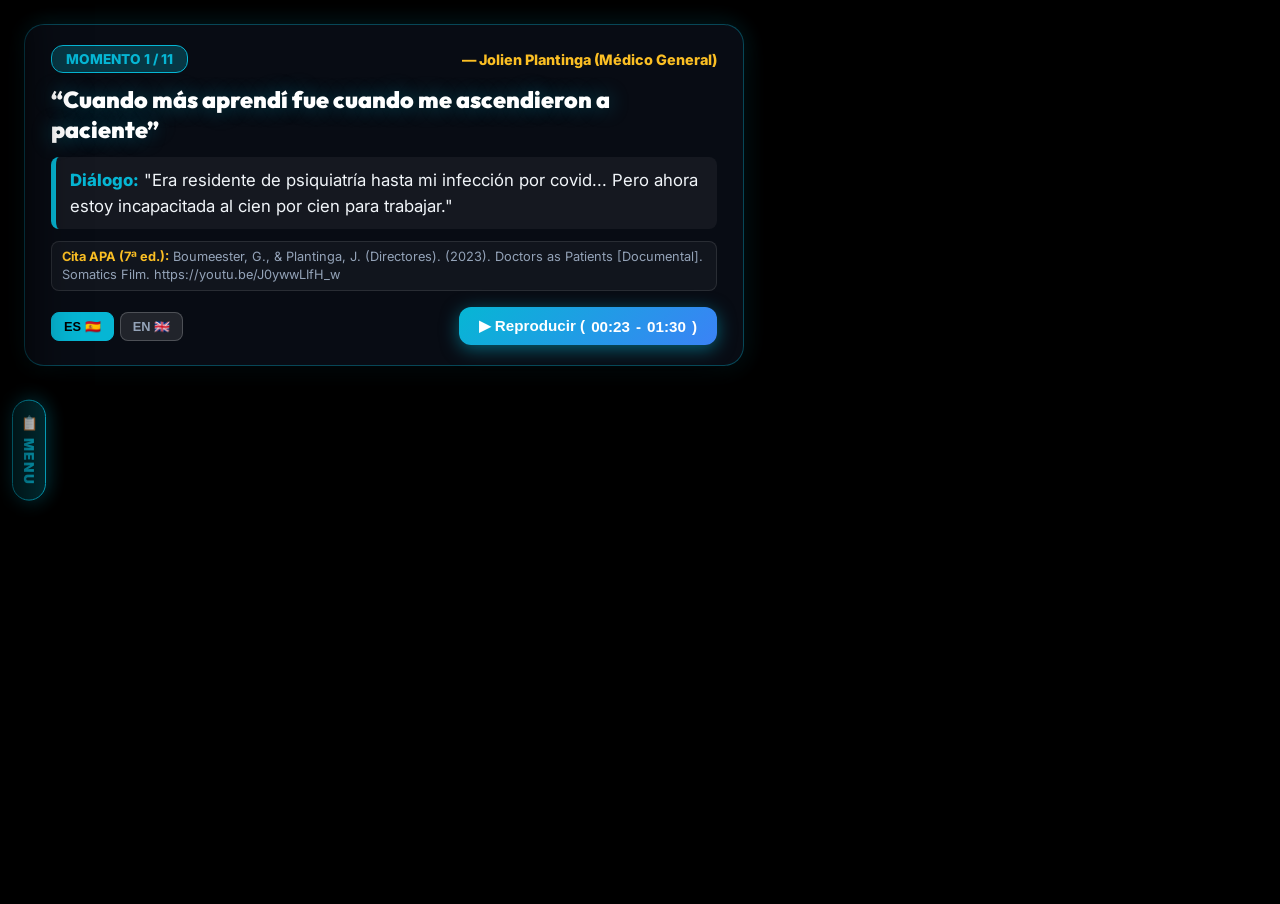
==== commit 20c510d4: "fix(style): boost video quote text emphasis with 3.4rem pop keyframe animation and high contrast pro" ====
--- a/index.html
+++ b/index.html
@@ -3,7 +3,7 @@
 <head>
   <meta charset="UTF-8">
   <meta name="viewport" content="width=device-width, initial-scale=1.0">
-  <title>Doctors as Patients: Presentación con Ilustraciones e Infografía</title>
+  <title>Doctors as Patients: Presentación con Énfasis de Texto de Alto Impacto</title>
   <link rel="preconnect" href="https://fonts.googleapis.com">
   <link rel="preconnect" href="https://fonts.gstatic.com" crossorigin>
   <link href="https://fonts.googleapis.com/css2?family=Inter:wght@400;500;600;700;800&family=Outfit:wght@700;800;900&display=swap" rel="stylesheet">
@@ -18,7 +18,7 @@
       --accent-purple: #8b5cf6;
       --text-white: #ffffff;
       --text-gray: #94a3b8;
-      --glass-bg: rgba(9, 13, 22, 0.94);
+      --glass-bg: rgba(9, 13, 22, 0.95);
       --font-title: 'Outfit', sans-serif;
       --font-body: 'Inter', sans-serif;
     }
@@ -63,55 +63,95 @@
       border: none;
     }
 
-    /* Visual Infographic Slide Frame (For Moments 7-11) */
+    /* Visual Infographic Slide Frame - IMMERSIVE FULL-VIEWPORT CANVAS */
     .slide-visual-frame {
+      position: absolute;
+      top: 0;
+      left: 0;
+      width: 100vw;
+      height: 100vh;
+      z-index: 15;
+      background: #030712;
+      display: flex;
+      flex-direction: column;
+      align-items: center;
+      justify-content: center;
+      padding: 16px 20px;
+      opacity: 0;
+      visibility: hidden;
+      transition: opacity 0.5s ease, visibility 0.5s ease;
+    }
+
+    .slide-visual-frame.active {
+      opacity: 1;
+      visibility: visible;
+    }
+
+    /* HERO CANVAS CONTAINER (98vw x 96vh) */
+    .slide-card-hero {
+      position: relative;
+      width: 98vw;
+      height: 96vh;
+      border: 2px solid var(--accent-cyan);
+      border-radius: 28px;
+      padding: 32px 44px;
+      box-shadow: 0 25px 100px rgba(0, 0, 0, 0.98), 0 0 80px rgba(6, 182, 212, 0.5);
+      display: flex;
+      flex-direction: column;
+      justify-content: space-between;
+      overflow: hidden;
+      transform: translateY(20px) scale(0.99);
+      transition: transform 0.6s cubic-bezier(0.16, 1, 0.3, 1);
+    }
+
+    .slide-visual-frame.active .slide-card-hero {
+      transform: translateY(0) scale(1);
+    }
+
+    /* CANVAS BACKGROUND IMAGE & GRADIENT OVERLAY */
+    .slide-canvas-bg {
       position: absolute;
       top: 0;
       left: 0;
       width: 100%;
       height: 100%;
-      z-index: 15;
-      background: radial-gradient(circle at center, #111827 0%, #030712 100%);
+      object-fit: cover;
+      filter: brightness(0.68) contrast(1.18);
+      z-index: 1;
+      transition: transform 1.2s ease;
+    }
+
+    .slide-card-hero:hover .slide-canvas-bg {
+      transform: scale(1.03);
+    }
+
+    .slide-canvas-overlay {
+      position: absolute;
+      top: 0;
+      left: 0;
+      width: 100%;
+      height: 100%;
+      background: linear-gradient(135deg, rgba(3, 7, 18, 0.92) 0%, rgba(9, 13, 22, 0.65) 50%, rgba(3, 7, 18, 0.88) 100%);
+      z-index: 2;
+      pointer-events: none;
+    }
+
+    /* FLOATING CONTENT WRAPPER ON TOP OF CANVAS */
+    .slide-canvas-content {
+      position: relative;
+      z-index: 3;
       display: flex;
       flex-direction: column;
-      align-items: center;
-      justify-content: center;
-      padding: 30px;
-      opacity: 0;
-      visibility: hidden;
-      transition: opacity 0.5s ease, visibility 0.5s ease;
-    }
-
-    .slide-visual-frame.active {
-      opacity: 1;
-      visibility: visible;
-    }
-
-    .slide-card-hero {
-      width: 92vw;
-      max-width: 1300px;
-      background: rgba(15, 23, 42, 0.88);
-      border: 2px solid var(--accent-cyan);
-      border-radius: 28px;
-      padding: 36px 44px;
-      box-shadow: 0 25px 80px rgba(0, 0, 0, 0.95), 0 0 60px rgba(6, 182, 212, 0.35);
-      display: flex;
-      flex-direction: column;
-      gap: 20px;
-      backdrop-filter: blur(20px);
-      -webkit-backdrop-filter: blur(20px);
-      transform: translateY(30px) scale(0.98);
-      transition: transform 0.6s cubic-bezier(0.16, 1, 0.3, 1);
-    }
-
-    .slide-visual-frame.active .slide-card-hero {
-      transform: translateY(0) scale(1);
+      justify-content: space-between;
+      height: 100%;
+      gap: 16px;
     }
 
     .slide-badge-row {
       display: flex;
       align-items: center;
       justify-content: space-between;
+      gap: 16px;
     }
 
     /* Pulsing Alarm Animation */
@@ -133,160 +173,139 @@
     .slide-tag {
       background: linear-gradient(135deg, var(--accent-red), #dc2626);
       color: #fff;
-      font-size: 0.85rem;
+      font-size: 0.95rem;
       font-weight: 900;
-      padding: 6px 18px;
+      padding: 8px 22px;
       border-radius: 20px;
       text-transform: uppercase;
       letter-spacing: 0.08em;
       animation: pulse-alarm 2.5s infinite;
+      box-shadow: 0 4px 20px rgba(239, 68, 68, 0.5);
     }
 
     .slide-source {
-      font-size: 0.85rem;
+      font-size: 0.95rem;
       color: var(--accent-amber);
-      font-weight: 700;
+      font-weight: 800;
+      background: rgba(15, 23, 42, 0.75);
+      backdrop-filter: blur(12px);
+      padding: 8px 18px;
+      border-radius: 16px;
+      border: 1px solid rgba(251, 191, 36, 0.4);
     }
 
     .slide-title-text {
       font-family: var(--font-title);
-      font-size: 2.3rem;
+      font-size: 2.8rem;
       font-weight: 900;
-      line-height: 1.25;
+      line-height: 1.2;
       color: #ffffff;
       border-left: 8px solid var(--accent-cyan);
-      padding-left: 20px;
-      text-shadow: 0 0 25px rgba(6, 182, 212, 0.5);
-    }
-
-    /* Split Layout for Illustration Image & Stats */
-    .slide-content-split {
-      display: grid;
-      grid-template-columns: 420px 1fr;
-      gap: 24px;
-      align-items: center;
-    }
-
-    @media (max-width: 1024px) {
-      .slide-content-split {
-        grid-template-columns: 1fr;
-      }
-    }
-
-    .slide-illustration-box {
-      width: 100%;
-      height: 240px;
-      border-radius: 20px;
-      overflow: hidden;
-      border: 2px solid rgba(6, 182, 212, 0.4);
-      box-shadow: 0 10px 30px rgba(0, 0, 0, 0.6), 0 0 20px rgba(6, 182, 212, 0.2);
-      position: relative;
-    }
-
-    .slide-illustration-box img {
-      width: 100%;
-      height: 100%;
-      object-fit: cover;
-      transition: transform 0.5s ease;
-    }
-
-    .slide-illustration-box:hover img {
-      transform: scale(1.05);
-    }
-
+      padding-left: 22px;
+      text-shadow: 0 0 35px rgba(6, 182, 212, 0.8), 0 4px 20px rgba(0,0,0,0.9);
+    }
+
+    /* FLOATING ORGANIC GLASS CARDS GRID */
     .slide-stats-grid {
       display: grid;
-      grid-template-columns: repeat(auto-fit, minmax(240px, 1fr));
-      gap: 16px;
-    }
-
-    /* Staggered Card Animation */
+      grid-template-columns: repeat(auto-fit, minmax(320px, 1fr));
+      gap: 22px;
+      margin: 8px 0;
+    }
+
+    /* Staggered Floating Entrance Animation */
     @keyframes fadeInUpStagger {
       from {
         opacity: 0;
-        transform: translateY(40px);
+        transform: translateY(40px) scale(0.95);
       }
       to {
         opacity: 1;
-        transform: translateY(0);
+        transform: translateY(0) scale(1);
       }
     }
 
     .stat-box {
-      background: rgba(255, 255, 255, 0.04);
-      border: 1px solid rgba(255, 255, 255, 0.12);
-      border-radius: 18px;
-      padding: 18px 20px;
+      background: rgba(15, 23, 42, 0.75);
+      backdrop-filter: blur(20px);
+      -webkit-backdrop-filter: blur(20px);
+      border: 1.5px solid rgba(6, 182, 212, 0.35);
+      border-radius: 22px;
+      padding: 24px 28px;
       display: flex;
       flex-direction: column;
-      gap: 6px;
+      gap: 12px;
       position: relative;
       overflow: hidden;
-      transition: all 0.3s ease;
-      animation: fadeInUpStagger 0.6s cubic-bezier(0.16, 1, 0.3, 1) both;
+      box-shadow: 0 20px 50px rgba(0, 0, 0, 0.7), 0 0 30px rgba(6, 182, 212, 0.2);
+      transition: all 0.4s cubic-bezier(0.16, 1, 0.3, 1);
+      animation: fadeInUpStagger 0.7s cubic-bezier(0.16, 1, 0.3, 1) both;
     }
 
     .stat-box:hover {
-      background: rgba(255, 255, 255, 0.08);
+      background: rgba(15, 23, 42, 0.88);
       border-color: var(--accent-cyan);
-      transform: translateY(-4px);
-      box-shadow: 0 12px 30px rgba(6, 182, 212, 0.25);
+      transform: translateY(-6px) scale(1.02);
+      box-shadow: 0 25px 60px rgba(6, 182, 212, 0.4);
     }
 
     /* Animated Stat Number */
     .stat-number {
       font-family: var(--font-title);
-      font-size: 2.6rem;
+      font-size: 3.6rem;
       font-weight: 900;
       color: var(--accent-cyan);
       line-height: 1;
       display: flex;
       align-items: center;
-      gap: 4px;
+      gap: 6px;
     }
 
     .stat-number.red {
       color: var(--accent-red);
-      text-shadow: 0 0 20px rgba(239, 68, 68, 0.6);
+      text-shadow: 0 0 30px rgba(239, 68, 68, 0.8);
     }
 
     .stat-number.amber {
       color: var(--accent-amber);
-      text-shadow: 0 0 20px rgba(251, 191, 36, 0.6);
+      text-shadow: 0 0 30px rgba(251, 191, 36, 0.8);
     }
 
     .stat-number.cyan {
       color: var(--accent-cyan);
-      text-shadow: 0 0 20px rgba(6, 182, 212, 0.6);
+      text-shadow: 0 0 30px rgba(6, 182, 212, 0.8);
     }
 
     .stat-number.green {
       color: var(--accent-green);
-      text-shadow: 0 0 20px rgba(16, 185, 129, 0.6);
+      text-shadow: 0 0 30px rgba(16, 185, 129, 0.8);
     }
 
     .stat-label {
-      font-size: 1rem;
+      font-size: 1.25rem;
       font-weight: 800;
-      color: #f1f5f9;
+      color: #f8fafc;
       line-height: 1.3;
     }
 
     .stat-desc {
-      font-size: 0.85rem;
-      color: #94a3b8;
+      font-size: 0.98rem;
+      color: #cbd5e1;
+      line-height: 1.5;
+    }
+
+    /* FLOATING GLASS APA CITATION FOOTER */
+    .apa-card-footer {
+      background: rgba(9, 13, 22, 0.85);
+      backdrop-filter: blur(16px);
+      -webkit-backdrop-filter: blur(16px);
+      border: 1px solid rgba(6, 182, 212, 0.35);
+      border-radius: 18px;
+      padding: 14px 24px;
+      font-size: 0.9rem;
+      color: #cbd5e1;
       line-height: 1.45;
-    }
-
-    /* APA Citation Box inside Card Footer */
-    .apa-card-footer {
-      background: rgba(6, 182, 212, 0.08);
-      border: 1px solid rgba(6, 182, 212, 0.25);
-      border-radius: 14px;
-      padding: 10px 16px;
-      font-size: 0.8rem;
-      color: #94a3b8;
-      line-height: 1.4;
+      box-shadow: 0 10px 30px rgba(0, 0, 0, 0.6);
     }
 
     .apa-card-footer strong {
@@ -296,11 +315,11 @@
     /* Creative Dynamic Energy Gauge Bar (PEM Visualizer) */
     .energy-gauge-container {
       width: 100%;
-      height: 10px;
+      height: 14px;
       background: rgba(255, 255, 255, 0.1);
       border-radius: 8px;
       overflow: hidden;
-      margin-top: 4px;
+      margin-top: 6px;
       position: relative;
     }
 
@@ -316,7 +335,7 @@
       100% {
         width: 15%;
         background: var(--accent-red);
-        box-shadow: 0 0 12px var(--accent-red);
+        box-shadow: 0 0 15px var(--accent-red);
       }
     }
 
@@ -328,6 +347,53 @@
 
     .slide-visual-frame.active .energy-gauge-bar {
       animation: drainEnergy 3s cubic-bezier(0.4, 0, 0.2, 1) forwards;
+    }
+
+    /* FULLSCREEN CINEMA IMAGE MODAL */
+    .cinema-image-modal {
+      position: fixed;
+      top: 0;
+      left: 0;
+      width: 100vw;
+      height: 100vh;
+      background: rgba(0, 0, 0, 0.96);
+      backdrop-filter: blur(24px);
+      -webkit-backdrop-filter: blur(24px);
+      z-index: 200;
+      display: flex;
+      align-items: center;
+      justify-content: center;
+      opacity: 0;
+      visibility: hidden;
+      transition: opacity 0.4s ease, visibility 0.4s ease;
+      padding: 30px;
+    }
+
+    .cinema-image-modal.active {
+      opacity: 1;
+      visibility: visible;
+    }
+
+    .cinema-image-modal img {
+      max-width: 95vw;
+      max-height: 90vh;
+      border-radius: 20px;
+      border: 3px solid var(--accent-cyan);
+      box-shadow: 0 0 90px rgba(6, 182, 212, 0.7);
+    }
+
+    .cinema-close-btn {
+      position: absolute;
+      top: 24px;
+      right: 32px;
+      background: rgba(255, 255, 255, 0.15);
+      border: 1px solid rgba(255, 255, 255, 0.3);
+      color: #fff;
+      font-size: 1.5rem;
+      padding: 10px 20px;
+      border-radius: 14px;
+      cursor: pointer;
+      font-weight: 800;
     }
 
     /* Blur Backdrop for Auto-Stop Focus Mode */
@@ -337,9 +403,9 @@
       left: 0;
       width: 100%;
       height: 100%;
-      background: rgba(0, 0, 0, 0.85);
-      backdrop-filter: blur(16px);
-      -webkit-backdrop-filter: blur(16px);
+      background: rgba(0, 0, 0, 0.88);
+      backdrop-filter: blur(20px);
+      -webkit-backdrop-filter: blur(20px);
       z-index: 60;
       opacity: 0;
       visibility: hidden;
@@ -356,17 +422,17 @@
       position: absolute;
       top: 24px;
       left: 24px;
-      max-width: 680px;
+      max-width: 720px;
       background: var(--glass-bg);
-      backdrop-filter: blur(16px);
-      -webkit-backdrop-filter: blur(16px);
-      border: 1px solid rgba(255, 255, 255, 0.18);
-      border-radius: 18px;
-      padding: 18px 22px;
-      box-shadow: 0 12px 32px rgba(0, 0, 0, 0.8);
+      backdrop-filter: blur(20px);
+      -webkit-backdrop-filter: blur(20px);
+      border: 1.5px solid rgba(6, 182, 212, 0.35);
+      border-radius: 20px;
+      padding: 20px 26px;
+      box-shadow: 0 16px 40px rgba(0, 0, 0, 0.85), 0 0 25px rgba(6, 182, 212, 0.2);
       display: flex;
       flex-direction: column;
-      gap: 10px;
+      gap: 12px;
       z-index: 50;
       opacity: 1;
       visibility: visible;
@@ -392,43 +458,45 @@
       background: rgba(6, 182, 212, 0.25);
       border: 1px solid var(--accent-cyan);
       color: var(--accent-cyan);
-      font-size: 0.8rem;
+      font-size: 0.85rem;
       font-weight: 800;
-      padding: 4px 12px;
+      padding: 5px 14px;
       border-radius: 12px;
       text-transform: uppercase;
     }
 
     .banner-speaker {
-      font-size: 0.85rem;
+      font-size: 0.9rem;
       color: var(--accent-amber);
-      font-weight: 700;
+      font-weight: 800;
     }
 
     .banner-headline {
       font-family: var(--font-title);
-      font-size: 1.35rem;
-      font-weight: 800;
+      font-size: 1.45rem;
+      font-weight: 900;
       line-height: 1.3;
       color: var(--text-white);
+      text-shadow: 0 0 20px rgba(6, 182, 212, 0.4);
     }
 
     .banner-dialogue {
-      font-size: 0.9rem;
+      font-size: 1.05rem;
       line-height: 1.55;
-      color: #cbd5e1;
-      border-left: 4px solid var(--accent-cyan);
-      background: rgba(255, 255, 255, 0.04);
-      border-radius: 6px;
-      padding: 8px 12px;
+      color: #f1f5f9;
+      border-left: 5px solid var(--accent-cyan);
+      background: rgba(255, 255, 255, 0.05);
+      border-radius: 8px;
+      padding: 10px 14px;
     }
 
     .banner-dialogue strong {
       color: var(--accent-cyan);
+      font-weight: 800;
     }
 
     .banner-apa-box {
-      font-size: 0.775rem;
+      font-size: 0.8rem;
       color: #94a3b8;
       background: rgba(255, 255, 255, 0.04);
       border: 1px solid rgba(255, 255, 255, 0.1);
@@ -475,15 +543,15 @@
       background: linear-gradient(135deg, var(--accent-cyan), var(--accent-blue));
       color: #fff;
       border: none;
-      padding: 9px 18px;
-      border-radius: 10px;
+      padding: 10px 20px;
+      border-radius: 12px;
       font-weight: 800;
-      font-size: 0.9rem;
+      font-size: 0.95rem;
       cursor: pointer;
       display: flex;
       align-items: center;
       gap: 6px;
-      box-shadow: 0 4px 14px rgba(6, 182, 212, 0.4);
+      box-shadow: 0 4px 18px rgba(6, 182, 212, 0.5);
       transition: transform 0.2s ease;
     }
 
@@ -491,32 +559,46 @@
       transform: scale(1.04);
     }
 
-    /* MASSIVE PROJECTION CENTER FOCUS SLIDE MODAL */
+    /* MASSIVE PROJECTION CENTER FOCUS SLIDE MODAL - HIGH EMPHASIS DRAMATIC POP */
+    @keyframes modalFocusPop {
+      0% {
+        opacity: 0;
+        transform: translate(-50%, -40%) scale(0.85);
+      }
+      60% {
+        transform: translate(-50%, -52%) scale(1.03);
+      }
+      100% {
+        opacity: 1;
+        transform: translate(-50%, -50%) scale(1);
+      }
+    }
+
     .focus-slide-modal {
       position: absolute;
       top: 50%;
       left: 50%;
-      transform: translate(-50%, -45%) scale(0.95);
-      width: 92vw;
-      max-width: 1250px;
-      background: rgba(10, 15, 26, 0.96);
-      border: 3px solid var(--accent-cyan);
-      border-radius: 32px;
-      padding: 44px 52px;
-      box-shadow: 0 25px 80px rgba(0, 0, 0, 0.95), 0 0 60px rgba(6, 182, 212, 0.6);
+      transform: translate(-50%, -50%) scale(0.95);
+      width: 94vw;
+      max-width: 1350px;
+      background: rgba(7, 12, 22, 0.97);
+      border: 3.5px solid var(--accent-cyan);
+      border-radius: 36px;
+      padding: 48px 60px;
+      box-shadow: 0 30px 100px rgba(0, 0, 0, 0.98), 0 0 90px rgba(6, 182, 212, 0.7);
       z-index: 70;
       opacity: 0;
       visibility: hidden;
       transition: all 0.5s cubic-bezier(0.34, 1.56, 0.64, 1);
       display: flex;
       flex-direction: column;
-      gap: 20px;
+      gap: 24px;
     }
 
     .focus-slide-modal.active {
       opacity: 1;
       visibility: visible;
-      transform: translate(-50%, -50%) scale(1);
+      animation: modalFocusPop 0.6s cubic-bezier(0.16, 1, 0.3, 1) forwards;
     }
 
     .focus-badge {
@@ -525,55 +607,58 @@
       gap: 10px;
       background: linear-gradient(135deg, var(--accent-amber), #f59e0b);
       color: #000;
-      padding: 8px 20px;
+      padding: 10px 24px;
       border-radius: 24px;
-      font-size: 1rem;
+      font-size: 1.1rem;
       font-weight: 900;
       text-transform: uppercase;
       letter-spacing: 0.08em;
       align-self: flex-start;
-      box-shadow: 0 0 20px rgba(251, 191, 36, 0.5);
-    }
-
+      box-shadow: 0 0 25px rgba(251, 191, 36, 0.6);
+    }
+
+    /* MASSIVE HIGH-EMPHASIS HEADLINE FOR PROJECTIONS */
     .focus-headline {
       font-family: var(--font-title);
-      font-size: 2.6rem;
+      font-size: 3.4rem;
       font-weight: 900;
-      line-height: 1.25;
+      line-height: 1.2;
       color: #ffffff;
-      text-shadow: 0 0 30px rgba(6, 182, 212, 0.9), 0 0 60px rgba(6, 182, 212, 0.5);
-      border-left: 8px solid var(--accent-cyan);
-      padding-left: 24px;
+      text-shadow: 0 0 40px rgba(6, 182, 212, 0.95), 0 0 80px rgba(6, 182, 212, 0.6);
+      border-left: 10px solid var(--accent-cyan);
+      padding-left: 28px;
     }
 
     .focus-speaker {
-      font-size: 1.3rem;
+      font-size: 1.45rem;
       color: var(--accent-amber);
       font-weight: 800;
       letter-spacing: 0.02em;
     }
 
+    /* HIGH EMPHASIS DIALOGUE QUOTE BOX */
     .focus-dialogue {
-      background: rgba(6, 182, 212, 0.12);
-      border: 2px solid rgba(6, 182, 212, 0.35);
-      padding: 20px 24px;
-      border-radius: 18px;
-      font-size: 1.25rem;
-      line-height: 1.6;
-      color: #f8fafc;
+      background: rgba(6, 182, 212, 0.14);
+      border: 2.5px solid rgba(6, 182, 212, 0.45);
+      padding: 24px 30px;
+      border-radius: 22px;
+      font-size: 1.5rem;
+      line-height: 1.65;
+      color: #ffffff;
+      box-shadow: 0 10px 30px rgba(0, 0, 0, 0.5);
     }
 
     .focus-dialogue strong {
       color: var(--accent-cyan);
-      font-weight: 800;
+      font-weight: 900;
     }
 
     .focus-apa-citation {
-      background: rgba(255, 255, 255, 0.05);
-      border: 1px solid rgba(255, 255, 255, 0.15);
-      padding: 12px 18px;
-      border-radius: 12px;
-      font-size: 0.875rem;
+      background: rgba(255, 255, 255, 0.06);
+      border: 1px solid rgba(255, 255, 255, 0.18);
+      padding: 14px 22px;
+      border-radius: 14px;
+      font-size: 0.95rem;
       color: #cbd5e1;
       line-height: 1.45;
     }
@@ -839,44 +924,57 @@
       <iframe id="youtube-player" src="https://www.youtube-nocookie.com/embed/J0ywwLIfH_w?enablejsapi=1&rel=0&start=23&cc_load_policy=1" allow="accelerometer; autoplay; clipboard-write; encrypted-media; gyroscope; picture-in-picture" allowfullscreen></iframe>
     </div>
 
-    <!-- Visual Infographic Slide Frame (Moments 7-11) -->
+    <!-- Visual Infographic Slide Frame (Moments 7-11) - HERO IMAGE CANVAS LAYOUT -->
     <div class="slide-visual-frame" id="slide-visual-frame">
-      <div class="slide-card-hero">
-        <div class="slide-badge-row">
-          <span class="slide-tag" id="slide-tag">🚨 DATO ALARMANTE 1</span>
-          <span class="slide-source" id="slide-source">Fuente: Mayo Clinic Proceedings (2023) & Bateman Horne Center (2025)</span>
-        </div>
-
-        <h2 class="slide-title-text" id="slide-title-text">
-          La Epidemia Silenciosa: Incapacidad Severa y Confinamiento
-        </h2>
-
-        <!-- Creative Interactive Gauge Bar for PEM / Energy -->
-        <div id="gauge-wrapper" style="display:none; flex-direction:column; gap:4px;">
-          <div style="display:flex; justify-content:space-between; font-size:0.85rem; font-weight:800; color:var(--accent-red);">
-            <span>⚡ Nivel de Energía Mitocondrial (Post-Esfuerzo Mínimo)</span>
-            <span id="gauge-percent-text">100% ➔ 15% (COLAPSO)</span>
+      <div class="slide-card-hero" onclick="openCinemaImageModal()">
+        <!-- Background Canvas Image -->
+        <img id="slide-canvas-bg" class="slide-canvas-bg" src="images/moment_7.jpg" alt="Lienzo Médico">
+        
+        <!-- Dark Atmospheric Gradient Overlay -->
+        <div class="slide-canvas-overlay"></div>
+
+        <!-- Floating Organic Content Layer -->
+        <div class="slide-canvas-content" onclick="event.stopPropagation()">
+          <div class="slide-badge-row">
+            <span class="slide-tag" id="slide-tag">🚨 DATO ALARMANTE 1</span>
+            <div style="display:flex; align-items:center; gap:12px;">
+              <button style="background:rgba(6,182,212,0.25); border:1px solid var(--accent-cyan); color:var(--accent-cyan); padding:6px 14px; border-radius:12px; font-weight:800; font-size:0.8rem; cursor:pointer;" onclick="openCinemaImageModal()">🔍 Ampliar Lienzo</button>
+              <span class="slide-source" id="slide-source">Fuente: Mayo Clinic Proceedings (2023) & Bateman Horne Center (2025)</span>
+            </div>
           </div>
-          <div class="energy-gauge-container">
-            <div class="energy-gauge-bar"></div>
+
+          <h2 class="slide-title-text" id="slide-title-text">
+            La Epidemia Silenciosa: Incapacidad Severa y Confinamiento
+          </h2>
+
+          <!-- Creative Interactive Gauge Bar for PEM / Energy -->
+          <div id="gauge-wrapper" style="display:none; flex-direction:column; gap:4px; background:rgba(15,23,42,0.75); backdrop-filter:blur(14px); padding:10px 16px; border-radius:14px; border:1px solid rgba(239,68,68,0.4);">
+            <div style="display:flex; justify-content:space-between; font-size:0.9rem; font-weight:800; color:var(--accent-red);">
+              <span>⚡ Nivel de Energía Mitocondrial (Post-Esfuerzo Mínimo)</span>
+              <span id="gauge-percent-text">100% ➔ 15% (COLAPSO METABÓLICO)</span>
+            </div>
+            <div class="energy-gauge-container">
+              <div class="energy-gauge-bar"></div>
+            </div>
           </div>
-        </div>
-
-        <!-- Split Content Layout with Generated Illustration & Animated Stats Grid -->
-        <div class="slide-content-split">
-          <div class="slide-illustration-box">
-            <img id="slide-illustration-img" src="images/moment_7.jpg" alt="Ilustración Médica">
-          </div>
+
+          <!-- Floating Organic Glassmorphism Stat Cards Grid -->
           <div class="slide-stats-grid" id="slide-stats-grid">
             <!-- Dynamic animated stats injected here -->
           </div>
-        </div>
-
-        <!-- APA Citation Box at Slide Card Footer -->
-        <div class="apa-card-footer" id="apa-card-footer">
-          <strong>Cita APA (7ª ed.):</strong> <span id="slide-apa-text">Hoppers, M., Yellman, B., & Bateman, L. (2025). Clinical Care Guide: Managing ME/CFS, Long COVID, and Infection-Associated Chronic Conditions (IACCs). Bateman Horne Center.</span>
+
+          <!-- Floating Glass APA Citation Box at Slide Card Footer -->
+          <div class="apa-card-footer" id="apa-card-footer">
+            <strong>Cita APA (7ª ed.):</strong> <span id="slide-apa-text">Hoppers, M., Yellman, B., & Bateman, L. (2025). Clinical Care Guide: Managing ME/CFS, Long COVID, and Infection-Associated Chronic Conditions (IACCs). Bateman Horne Center.</span>
+          </div>
         </div>
       </div>
+    </div>
+
+    <!-- FULLSCREEN CINEMA IMAGE MODAL -->
+    <div class="cinema-image-modal" id="cinema-image-modal" onclick="closeCinemaImageModal()">
+      <button class="cinema-close-btn" onclick="closeCinemaImageModal()">✕ Cerrar Vista Lienzo</button>
+      <img id="cinema-modal-img" src="images/moment_7.jpg" alt="Lienzo Médico a Pantalla Completa">
     </div>
 
     <!-- Video Blur Backdrop -->
@@ -964,7 +1062,7 @@
   <script src="https://www.youtube.com/iframe_api"></script>
   <script>
     const slidesData = [
-      // MOMENTOS DEL DOCUMENTAL (1 a 6) CON CITAS APA 7ª ED.
+      // MOMENTOS DEL DOCUMENTAL (1 a 6) CON ENFASIS DE TEXTO ALTO IMPACTO Y CITAS APA 7ª ED.
       {
         id: 1,
         type: 'video',
@@ -973,9 +1071,9 @@
         startSeconds: 23,
         endSeconds: 90,
         headline: "“Cuando más aprendí fue cuando me ascendieron a paciente”",
-        speaker: "— Jolien Plantinga & Gitte Boumeester",
-        dialogueES: "Era residente de psiquiatría hasta mi infección por covid. Me faltaba un año para convertirme en psiquiatra. Pero ahora estoy incapacitada al 100% para trabajar.",
-        dialogueEN: "I was a psychiatry resident until my COVID infection. I had another year to become a psychiatrist. But now I am 100% unfit for work.",
+        speaker: "— Jolien Plantinga & Gitte Boumeester (Médicos Generales)",
+        dialogueES: "Era residente de psiquiatría hasta mi infección por covid... Me faltaba solo un año para ser psiquiatra. Pero ahora estoy incapacitada al 100% para trabajar.",
+        dialogueEN: "I was a psychiatry resident until my COVID infection... I had another year to become a psychiatrist. But now I am 100% unfit for work.",
         apaCitation: "Boumeester, G., & Plantinga, J. (Directores). (2023). Doctors as Patients: The Unseen Struggle of Long COVID & ME/CFS [Documental]. Somatics Film Production. https://youtu.be/J0ywwLIfH_w"
       },
       {
@@ -987,7 +1085,7 @@
         endSeconds: 370,
         headline: "“Mi única actividad del día es bajar de la cama de arriba a la cama de abajo”",
         speaker: "— Jolien Plantinga & Peter Hulshof",
-        dialogueES: "¿Cómo es su día ahora como paciente? Mi día es ir de mi cama de arriba a la cama de abajo. Esa es en realidad mi única actividad del día.",
+        dialogueES: "¿Cómo es su día a día ahora como paciente? Mi día es ir de mi cama de arriba a la cama de abajo. Esa es en realidad mi única actividad del día.",
         dialogueEN: "What is your day like now as a patient? My day is going from my bed upstairs to the bed downstairs. That is actually my only activity of the day.",
         apaCitation: "Boumeester, G., & Plantinga, J. (Directores). (2023). Doctors as Patients [Documental; Módulo Severidad]. Somatics Film Production. https://youtu.be/J0ywwLIfH_w?t=268"
       },
@@ -998,10 +1096,10 @@
         endTimeStr: "14:30",
         startSeconds: 751,
         endSeconds: 870,
-        headline: "“Yo misma como médico tenía prejuicios... no quería ser ese tipo de paciente”",
+        headline: "“Yo misma como médico tenía prejuicios... pensaba que se inventaban la enfermedad”",
         speaker: "— Jolien Plantinga (Médico General)",
-        dialogueES: "Tenía los prejuicios que tienen muchos médicos... pensaba que los pacientes de fatiga crónica se inventaban la enfermedad. Hasta que vi a enfermos graves encamados en cuartos oscuros.",
-        dialogueEN: "I had the prejudices that many doctors have... I thought chronic fatigue patients were making it up. Until I experienced it and saw severely ill patients bedridden in dark rooms.",
+        dialogueES: "Tenía los prejuicios que tienen muchos médicos... pensaba que los pacientes de fatiga crónica se inventaban la enfermedad. Hasta que lo viví en carne propia y vi a enfermos graves encamados en cuartos oscuros.",
+        dialogueEN: "I had the prejudices that many doctors have... I thought chronic fatigue patients were making it up. Until I experienced it myself and saw severely ill patients bedridden in dark rooms.",
         apaCitation: "Boumeester, G., & Plantinga, J. (Directores). (2023). Doctors as Patients [Documental; Sesgo Médico]. Somatics Film Production. https://youtu.be/J0ywwLIfH_w?t=751"
       },
       {
@@ -1024,7 +1122,7 @@
         endTimeStr: "42:00",
         startSeconds: 2461,
         endSeconds: 2520,
-        headline: "“Siempre me enorgullecí de ser médico, pero ver miles de enfermos ignorados me da vergüenza”",
+        headline: "“Siempre me enorgullecí de ser médico... ver miles de enfermos abandonados me da vergüenza”",
         speaker: "— Gitte Boumeester & Laura",
         dialogueES: "Siempre me enorgullecí de ser médico. Pensaba que los médicos hacían todo lo posible. Pero ahora veo a miles de personas enfermas en sus casas, abandonadas, y me da una profunda vergüenza.",
         dialogueEN: "I was always proud to be a doctor. I thought doctors did everything possible. But now I see thousands of sick people in their homes, abandoned, and it fills me with shame.",
@@ -1044,7 +1142,7 @@
         apaCitation: "Boumeester, G., & Plantinga, J. (Directores). (2023). Doctors as Patients [Documental; Testimonio de Escucha]. Somatics Film Production. https://youtu.be/J0ywwLIfH_w?t=3179"
       },
 
-      // SECCIÓN INFOGRÁFICA DE IMPACTO ALARMANTE CON ILUSTRACIONES Y CITAS APA 7ª ED. (Momento 7 a 11)
+      // SECCIÓN INFOGRÁFICA DE IMPACTO ALARMANTE CON LIENZO E INFORMACIÓN FLOTANTE (Momento 7 a 11)
       {
         id: 7,
         type: 'infographic',
@@ -1056,9 +1154,9 @@
         dialogueEN: "ME/CFS and Long COVID destroy productive life. Over 75% become unable to work full-time, and 25% remain bedridden in dark rooms unable to tolerate light or sound.",
         apaCitation: "Hoppers, M., Yellman, B., Bateman, L., Khan, Z., Haddad, M., Powers, C., Mooney, A., & Ruschioni, T. (2025). Clinical Care Guide: Managing ME/CFS, Long COVID, and Infection-Associated Chronic Conditions (IACCs) (1ª ed., pp. 6–12). Bateman Horne Center.",
         stats: [
-          { targetVal: 75, prefix: "> ", suffix: "%", label: "Incapacidad Laboral", desc: "Pérdida total o severa de la capacidad de mantener un empleo o estudio.", color: "red" },
-          { targetVal: 25, prefix: "", suffix: "%", label: "Enfermedad Severa", desc: "Confinados permanentemente en cama o sillas de ruedas en cuartos oscuros.", color: "red" },
-          { targetVal: 67, prefix: "", suffix: " Mil M$", label: "Impacto Económico", desc: "Costo económico anual estimado por pérdida de productividad y salud.", color: "amber" }
+          { targetVal: 75, prefix: "> ", suffix: "%", label: "Incapacidad Laboral Severa", desc: "Pérdida total de la capacidad de mantener un trabajo o carrera profesional.", color: "red" },
+          { targetVal: 25, prefix: "", suffix: "%", label: "Pacientes Encamados", desc: "Confinados permanentemente en cama o cuartos oscuros sin tolerar estimulación.", color: "red" },
+          { targetVal: 67, prefix: "", suffix: " Mil M$", label: "Pérdida Económica Anual", desc: "Impacto económico gigantesco estimado por pérdida de productividad y costos médicos.", color: "amber" }
         ]
       },
       {
@@ -1072,9 +1170,9 @@
         dialogueEN: "Prescribing exercise to these patients causes severe physical harm. 80-90% experience catastrophic relapses. CDC and WHO have formally CONTRAINDICATED Graded Exercise Therapy (GET).",
         apaCitation: "National Institute for Health and Care Excellence. (2021). Myalgic encephalomyelitis (or encephalopathy)/chronic fatigue syndrome: Diagnosis and management (NICE Guideline NG206). https://www.nice.org.uk/guidance/ng206 ; Grach, S. L., Seltzer, J., Chon, T. Y., & Ganesh, R. (2023). Mayo Clinic Proceedings, 98(10), 1544–1552.",
         stats: [
-          { targetVal: 90, prefix: "", suffix: "%", label: "Recaída por Ejercicio", desc: "El ejercicio gradual (GET) destruye la capacidad celular y causa daño permanente.", color: "red" },
-          { textDisplay: "PROHIBIDO", label: "GET Contraindicado", desc: "Retirado de todas las guías médicas internacionales oficiales por peligro biológico.", color: "amber" },
-          { textDisplay: "PACING", label: "Regla Dorada", desc: "Gestión estricta de energía dentro del Sobre Energético para evitar colapsos.", color: "cyan" }
+          { targetVal: 90, prefix: "", suffix: "%", label: "Recaída por Ejercicio (GET)", desc: "El ejercicio progresivo destruye la reserva metabólica y produce daño permanente.", color: "red" },
+          { textDisplay: "PROHIBIDO", label: "GET Contraindicado", desc: "Retirado de todas las guías médicas internacionales por causar deterioro fisiológico.", color: "amber" },
+          { textDisplay: "PACING", label: "Regla Dorada", desc: "Gestión estricta de energía dentro del Sobre Energético para prevenir colapsos.", color: "cyan" }
         ]
       },
       {
@@ -1088,9 +1186,9 @@
         dialogueEN: "Patients wait between 3 and 5 years to receive an accurate diagnosis. More than 84% of affected individuals remain undiagnosed and neglected.",
         apaCitation: "Institute of Medicine Committee on the Diagnostic Criteria for Myalgic Encephalomyelitis/Chronic Fatigue Syndrome. (2015). Beyond myalgic encephalomyelitis/chronic fatigue syndrome: Redefining an illness. The National Academies Press. https://doi.org/10.17226/19012",
         stats: [
-          { targetVal: 5, prefix: "3 a ", suffix: " Años", label: "Años de Demora", desc: "Tiempo medio que tarda un paciente en ser escuchado y diagnosticado.", color: "amber" },
-          { targetVal: 84, prefix: "> ", suffix: "%", label: "Sin Diagnóstico", desc: "Viven etiquetados erróneamente con ansiedad o depresión sin ayuda real.", color: "red" },
-          { targetVal: 9, prefix: "", suffix: " de 10", label: "Desinformación", desc: "Médicos de atención primaria no han recibido formación sobre EM/SFC en su carrera.", color: "amber" }
+          { targetVal: 5, prefix: "3 a ", suffix: " Años", label: "Demora Diagnóstica", desc: "Tiempo medio de peregrinaje médico para ser escuchado y diagnosticado.", color: "amber" },
+          { targetVal: 84, prefix: "> ", suffix: "%", label: "Viven Sin Diagnóstico", desc: "Etiquetados erróneamente con ansiedad o depresión sin recibir ayuda médica real.", color: "red" },
+          { targetVal: 9, prefix: "", suffix: " de 10", label: "Sin Formación Médica", desc: "Médicos de atención primaria no han recibido capacitación académica sobre EM/SFC.", color: "amber" }
         ]
       },
       {
@@ -1193,7 +1291,11 @@
       document.getElementById('modal-apa-text').textContent = item.apaCitation;
 
       document.getElementById('focus-backdrop').classList.add('active');
-      document.getElementById('focus-slide-modal').classList.add('active');
+      
+      const modal = document.getElementById('focus-slide-modal');
+      modal.classList.remove('active');
+      void modal.offsetWidth; // Trigger reflow to restart animation
+      modal.classList.add('active');
 
       if (item.type === 'infographic') {
         document.getElementById('replay-btn').style.display = 'none';
@@ -1207,6 +1309,18 @@
     function hideFocusSlide() {
       document.getElementById('focus-backdrop').classList.remove('active');
       document.getElementById('focus-slide-modal').classList.remove('active');
+    }
+
+    function openCinemaImageModal() {
+      const item = slidesData[currentIndex];
+      if (item.type === 'infographic') {
+        document.getElementById('cinema-modal-img').src = item.illustrationImg;
+        document.getElementById('cinema-image-modal').classList.add('active');
+      }
+    }
+
+    function closeCinemaImageModal() {
+      document.getElementById('cinema-image-modal').classList.remove('active');
     }
 
     function replayCurrentClip() {
@@ -1277,6 +1391,7 @@
       const item = slidesData[currentIndex];
 
       hideFocusSlide();
+      closeCinemaImageModal();
       const banner = document.getElementById('overlay-banner');
       banner.classList.remove('fade-out-total');
 
@@ -1300,7 +1415,7 @@
           player.seekTo(item.startSeconds, true);
         }
       } else {
-        // INFOGRAPHIC SLIDE MODE (Moments 7-11)
+        // INFOGRAPHIC SLIDE MODE (Moments 7-11) - HERO IMAGE CANVAS
         if (isPlayerReady && player && typeof player.pauseVideo === 'function') {
           player.pauseVideo();
         }
@@ -1315,10 +1430,10 @@
 
         document.getElementById('main-play-btn').style.display = 'none';
 
-        // Update Infographic Visual Card & Generated Illustration
+        // Update Background Canvas Image & Floating Content
         document.getElementById('slide-tag').textContent = item.tag;
         document.getElementById('slide-title-text').textContent = item.headline;
-        document.getElementById('slide-illustration-img').src = item.illustrationImg;
+        document.getElementById('slide-canvas-bg').src = item.illustrationImg;
         
         // Show energy gauge bar for PEM (Moment 10)
         const gaugeWrapper = document.getElementById('gauge-wrapper');
@@ -1435,6 +1550,7 @@
     document.addEventListener('keydown', (e) => {
       if (e.key === 'Escape') {
         hideFocusSlide();
+        closeCinemaImageModal();
       }
       if (e.key === 'ArrowLeft') prevSlide();
       if (e.key === 'ArrowRight') nextSlide();
